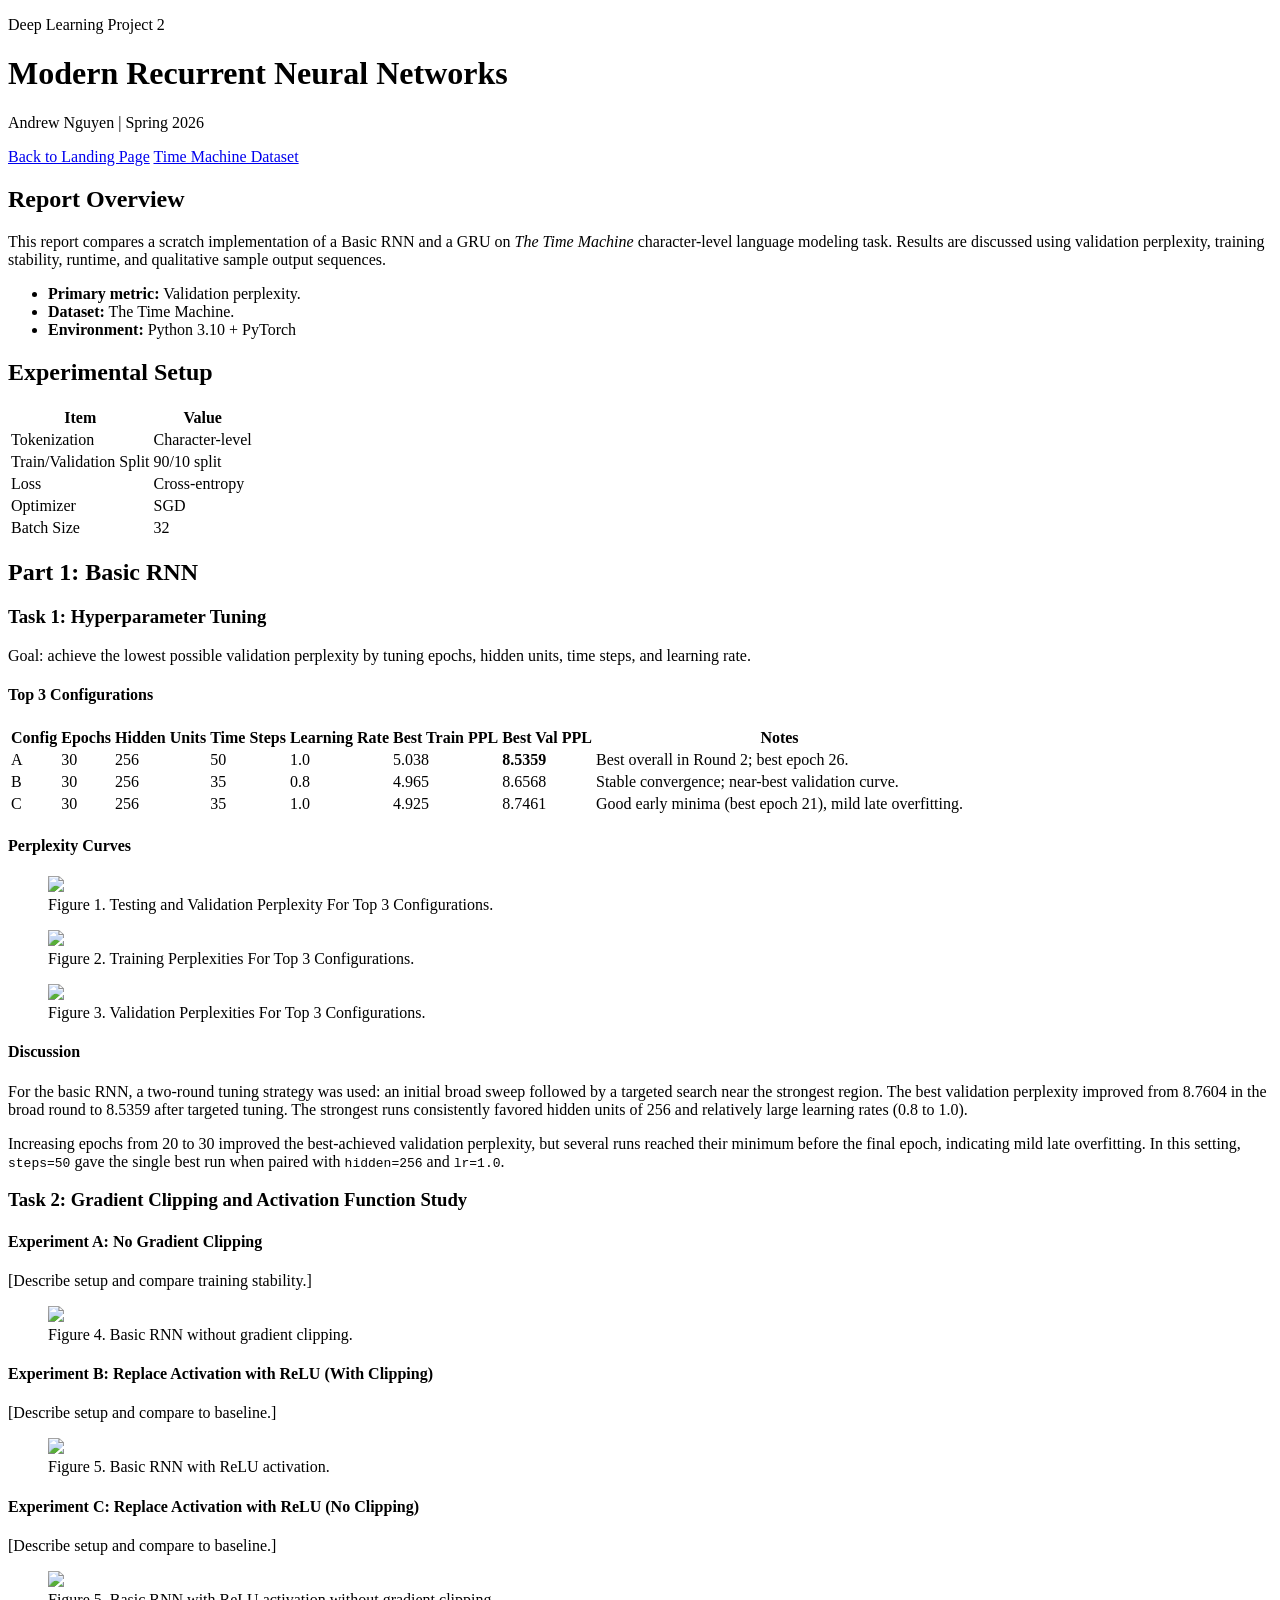
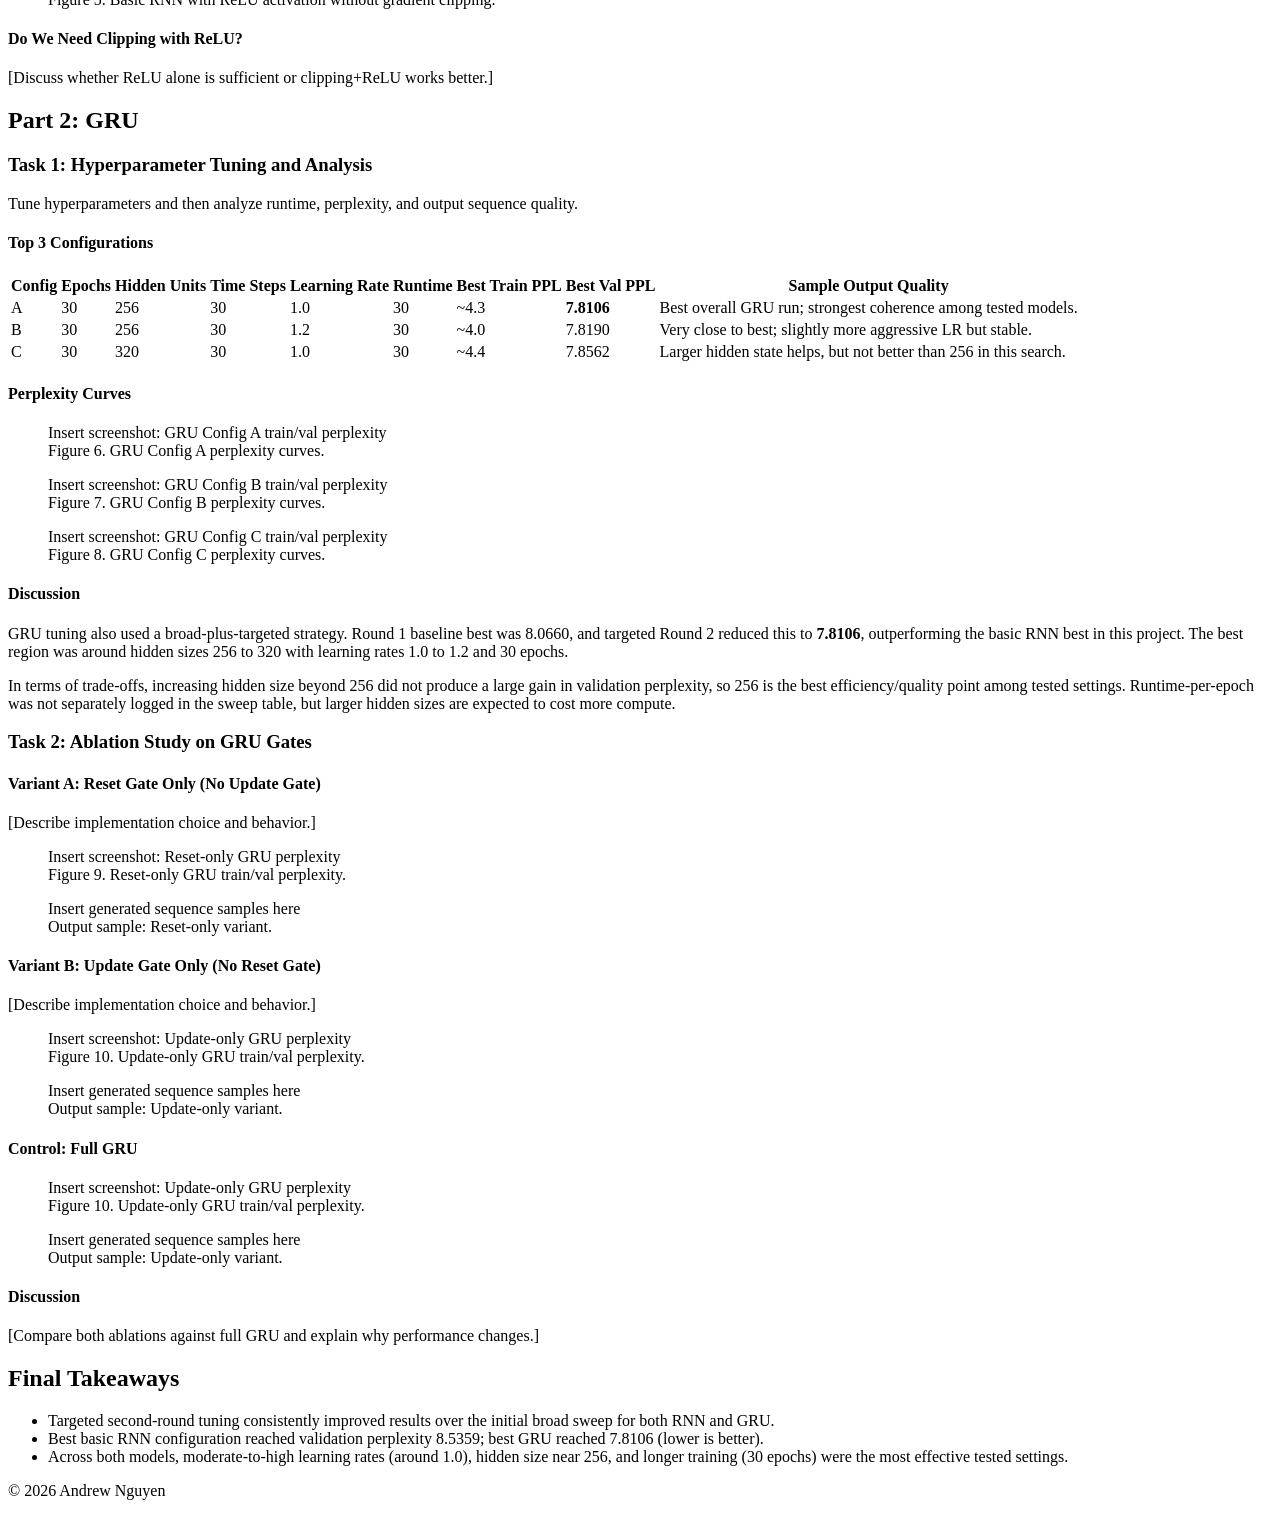
==== index.html @ bc6f41e2 "Update index.html" ====
<!DOCTYPE html>
<html lang="en">
<head>
<meta charset="UTF-8">
<meta name="viewport" content="width=device-width, initial-scale=1.0">
<title>Project 2 | Modern Recurrent Neural Networks</title>
<link rel="preconnect" href="https://fonts.googleapis.com">
<link rel="preconnect" href="https://fonts.gstatic.com" crossorigin>
<link href="https://fonts.googleapis.com/css2?family=Fraunces:opsz,wght@9..144,500;9..144,700&family=Source+Sans+3:wght@400;500;600&display=swap" rel="stylesheet">
<link rel="stylesheet" href="project2.css">
</head>
<body>

<header class="hero">
  <p class="eyebrow">Deep Learning Project 2</p>
  <h1>Modern Recurrent Neural Networks</h1>
  <p class="subtitle">Andrew Nguyen | Spring 2026</p>
  <div class="hero-links">
    <a href="../index.html">Back to Landing Page</a>
    <a href="https://www.kaggle.com/datasets/alincijov/time-machine" target="_blank">Time Machine Dataset</a>
  </div>
</header>

<main class="container">
  <section class="card">
    <h2>Report Overview</h2>
    <p>
      This report compares a scratch implementation of a Basic RNN and a GRU on
      <em>The Time Machine</em> character-level language modeling task. Results are
      discussed using validation perplexity, training stability, runtime, and
      qualitative sample output sequences.
    </p>
    <ul>
      <li><strong>Primary metric:</strong> Validation perplexity.</li>
      <li><strong>Dataset:</strong> The Time Machine.</li>
      <li><strong>Environment:</strong> Python 3.10 + PyTorch</li>
    </ul>
  </section>

  <section class="card">
    <h2>Experimental Setup</h2>
    <table>
      <thead>
        <tr>
          <th>Item</th>
          <th>Value</th>
        </tr>
      </thead>
      <tbody>
        <tr><td>Tokenization</td><td>Character-level</td></tr>
        <tr><td>Train/Validation Split</td><td>90/10 split</td></tr>
        <tr><td>Loss</td><td>Cross-entropy</td></tr>
        <tr><td>Optimizer</td><td>SGD</td></tr>
        <tr><td>Batch Size</td><td>32</td></tr>
      </tbody>
    </table>
  </section>

  <section class="section-title">
    <h2>Part 1: Basic RNN</h2>
  </section>

  <section class="card">
    <h3>Task 1: Hyperparameter Tuning</h3>
    <p>
      Goal: achieve the lowest possible validation perplexity by tuning epochs,
      hidden units, time steps, and learning rate.
    </p>

    <h4>Top 3 Configurations</h4>
    <table>
      <thead>
        <tr>
          <th>Config</th>
          <th>Epochs</th>
          <th>Hidden Units</th>
          <th>Time Steps</th>
          <th>Learning Rate</th>
          <th>Best Train PPL</th>
          <th>Best Val PPL</th>
          <th>Notes</th>
        </tr>
      </thead>
      <tbody>
        <tr><td>A</td><td>30</td><td>256</td><td>50</td><td>1.0</td><td>5.038</td><td><strong>8.5359</strong></td><td>Best overall in Round 2; best epoch 26.</td></tr>
        <tr><td>B</td><td>30</td><td>256</td><td>35</td><td>0.8</td><td>4.965</td><td>8.6568</td><td>Stable convergence; near-best validation curve.</td></tr>
        <tr><td>C</td><td>30</td><td>256</td><td>35</td><td>1.0</td><td>4.925</td><td>8.7461</td><td>Good early minima (best epoch 21), mild late overfitting.</td></tr>
      </tbody>
    </table>

    <h4>Perplexity Curves</h4>
    <div class="figure-grid">
      <figure class="placeholder-figure">
        <div class="img-placeholder"><img src = "images/part1both.png"></div>
        <figcaption>Figure 1. Testing and Validation Perplexity For Top 3 Configurations.</figcaption>
      </figure>
      <figure class="placeholder-figure">
        <div class="img-placeholder"><img src = "images/part1train.png"></div>
        <figcaption>Figure 2. Training Perplexities For Top 3 Configurations.</figcaption>
      </figure>
      <figure class="placeholder-figure">
        <div class="img-placeholder"><img src = "images/part1validate.png"></div>
        <figcaption>Figure 3. Validation Perplexities For Top 3 Configurations.</figcaption>
      </figure>
    </div>

    <h4>Discussion</h4>
    <p>
      For the basic RNN, a two-round tuning strategy was used: an initial broad sweep followed by a targeted search near the strongest region.
      The best validation perplexity improved from 8.7604 in the broad round to 8.5359 after targeted tuning.
      The strongest runs consistently favored hidden units of 256 and relatively large learning rates (0.8 to 1.0).
    </p>
    <p>
      Increasing epochs from 20 to 30 improved the best-achieved validation perplexity, but several runs reached their minimum before the final epoch,
      indicating mild late overfitting. In this setting, <code>steps=50</code> gave the single best run when paired with <code>hidden=256</code> and <code>lr=1.0</code>.
    </p>
  </section>

  <section class="card">
    <h3>Task 2: Gradient Clipping and Activation Function Study</h3>

    <h4>Experiment A: No Gradient Clipping</h4>
    <p>[Describe setup and compare training stability.]</p>
    <div class="figure-grid">
      <figure class="placeholder-figure">
        <div class="img-placeholder"><img src="images/part2noclipboth.png"></div>
        <figcaption>Figure 4. Basic RNN without gradient clipping.</figcaption>
      </figure>
    </div>

    <h4>Experiment B: Replace Activation with ReLU (With Clipping)</h4>
    <p>[Describe setup and compare to baseline.]</p>
    <div class="figure-grid">
      <figure class="placeholder-figure">
        <div class="img-placeholder"><img src="images/part2reluclip.png"></div>
        <figcaption>Figure 5. Basic RNN with ReLU activation.</figcaption>
      </figure>
    </div>

    <h4>Experiment C: Replace Activation with ReLU (No Clipping)</h4>
    <p>[Describe setup and compare to baseline.]</p>
    <div class="figure-grid">
      <figure class="placeholder-figure">
        <div class="img-placeholder"><img src="images/part2noclip.png"></div>
        <figcaption>Figure 5. Basic RNN with ReLU activation without gradient clipping.</figcaption>
      </figure>
    </div>

    <h4>Do We Need Clipping with ReLU?</h4>
    <p>[Discuss whether ReLU alone is sufficient or clipping+ReLU works better.]</p>
  </section>

  <section class="section-title">
    <h2>Part 2: GRU</h2>
  </section>

  <section class="card">
    <h3>Task 1: Hyperparameter Tuning and Analysis</h3>
    <p>
      Tune hyperparameters and
      then analyze runtime, perplexity, and output sequence quality.
    </p>

    <h4>Top 3 Configurations</h4>
    <table>
      <thead>
        <tr>
          <th>Config</th>
          <th>Epochs</th>
          <th>Hidden Units</th>
          <th>Time Steps</th>
          <th>Learning Rate</th>
          <th>Runtime</th>
          <th>Best Train PPL</th>
          <th>Best Val PPL</th>
          <th>Sample Output Quality</th>
        </tr>
      </thead>
      <tbody>
        <tr><td>A</td><td>30</td><td>256</td><td>30</td><td>1.0</td><td>30</td><td>~4.3</td><td><strong>7.8106</strong></td><td>Best overall GRU run; strongest coherence among tested models.</td></tr>
        <tr><td>B</td><td>30</td><td>256</td><td>30</td><td>1.2</td><td>30</td><td>~4.0</td><td>7.8190</td><td>Very close to best; slightly more aggressive LR but stable.</td></tr>
        <tr><td>C</td><td>30</td><td>320</td><td>30</td><td>1.0</td><td>30</td><td>~4.4</td><td>7.8562</td><td>Larger hidden state helps, but not better than 256 in this search.</td></tr>
      </tbody>
    </table>

    <h4>Perplexity Curves</h4>
    <div class="figure-grid">
      <figure class="placeholder-figure">
        <div class="img-placeholder">Insert screenshot: GRU Config A train/val perplexity</div>
        <figcaption>Figure 6. GRU Config A perplexity curves.</figcaption>
      </figure>
      <figure class="placeholder-figure">
        <div class="img-placeholder">Insert screenshot: GRU Config B train/val perplexity</div>
        <figcaption>Figure 7. GRU Config B perplexity curves.</figcaption>
      </figure>
      <figure class="placeholder-figure">
        <div class="img-placeholder">Insert screenshot: GRU Config C train/val perplexity</div>
        <figcaption>Figure 8. GRU Config C perplexity curves.</figcaption>
      </figure>
    </div>

    <h4>Discussion</h4>
    <p>
      GRU tuning also used a broad-plus-targeted strategy. Round 1 baseline best was 8.0660, and targeted Round 2 reduced this to
      <strong>7.8106</strong>, outperforming the basic RNN best in this project.
      The best region was around hidden sizes 256 to 320 with learning rates 1.0 to 1.2 and 30 epochs.
    </p>
    <p>
      In terms of trade-offs, increasing hidden size beyond 256 did not produce a large gain in validation perplexity,
      so 256 is the best efficiency/quality point among tested settings.
      Runtime-per-epoch was not separately logged in the sweep table, but larger hidden sizes are expected to cost more compute.
    </p>
  </section>

  <section class="card">
    <h3>Task 2: Ablation Study on GRU Gates</h3>

    <h4>Variant A: Reset Gate Only (No Update Gate)</h4>
    <p>[Describe implementation choice and behavior.]</p>
    <div class="figure-grid">
      <figure class="placeholder-figure">
        <div class="img-placeholder">Insert screenshot: Reset-only GRU perplexity</div>
        <figcaption>Figure 9. Reset-only GRU train/val perplexity.</figcaption>
      </figure>
      <figure class="placeholder-figure">
        <div class="code-placeholder">Insert generated sequence samples here</div>
        <figcaption>Output sample: Reset-only variant.</figcaption>
      </figure>
    </div>

    <h4>Variant B: Update Gate Only (No Reset Gate)</h4>
    <p>[Describe implementation choice and behavior.]</p>
    <div class="figure-grid">
      <figure class="placeholder-figure">
        <div class="img-placeholder">Insert screenshot: Update-only GRU perplexity</div>
        <figcaption>Figure 10. Update-only GRU train/val perplexity.</figcaption>
      </figure>
      <figure class="placeholder-figure">
        <div class="code-placeholder">Insert generated sequence samples here</div>
        <figcaption>Output sample: Update-only variant.</figcaption>
      </figure>
    </div>

    <h4>Control: Full GRU </h4>
    <div class="figure-grid">
      <figure class="placeholder-figure">
        <div class="img-placeholder">Insert screenshot: Update-only GRU perplexity</div>
        <figcaption>Figure 10. Update-only GRU train/val perplexity.</figcaption>
      </figure>
      <figure class="placeholder-figure">
        <div class="code-placeholder">Insert generated sequence samples here</div>
        <figcaption>Output sample: Update-only variant.</figcaption>
      </figure>
    </div>

    <h4>Discussion</h4>
    <p>[Compare both ablations against full GRU and explain why performance changes.]</p>
  </section>

  <section class="card">
    <h2>Final Takeaways</h2>
    <ul>
      <li>Targeted second-round tuning consistently improved results over the initial broad sweep for both RNN and GRU.</li>
      <li>Best basic RNN configuration reached validation perplexity 8.5359; best GRU reached 7.8106 (lower is better).</li>
      <li>Across both models, moderate-to-high learning rates (around 1.0), hidden size near 256, and longer training (30 epochs) were the most effective tested settings.</li>
    </ul>
  </section>
</main>

<footer class="site-footer">
  <p>© 2026 Andrew Nguyen</p>
</footer>

</body>
</html>
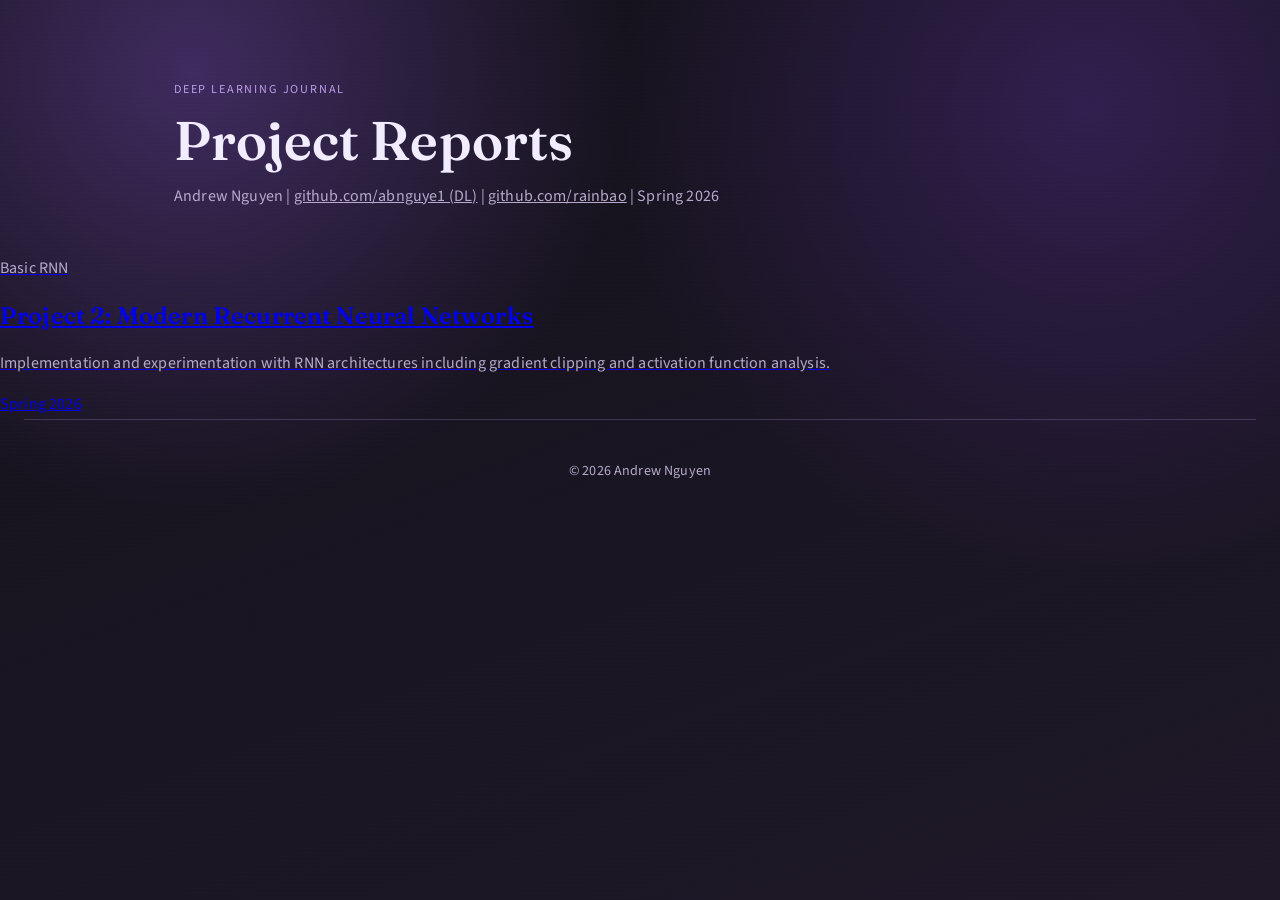
==== commit 75643ffa: "Update index.html" ====
--- a/index.html
+++ b/index.html
@@ -3,272 +3,40 @@
 <head>
 <meta charset="UTF-8">
 <meta name="viewport" content="width=device-width, initial-scale=1.0">
-<title>Project 2 | Modern Recurrent Neural Networks</title>
+<title>Deep Learning Project Reports</title>
 <link rel="preconnect" href="https://fonts.googleapis.com">
 <link rel="preconnect" href="https://fonts.gstatic.com" crossorigin>
 <link href="https://fonts.googleapis.com/css2?family=Fraunces:opsz,wght@9..144,500;9..144,700&family=Source+Sans+3:wght@400;500;600&display=swap" rel="stylesheet">
-<link rel="stylesheet" href="project2.css">
+<link rel="stylesheet" href="style.css">
 </head>
+
 <body>
 
 <header class="hero">
-  <p class="eyebrow">Deep Learning Project 2</p>
-  <h1>Modern Recurrent Neural Networks</h1>
-  <p class="subtitle">Andrew Nguyen | Spring 2026</p>
-  <div class="hero-links">
-    <a href="../index.html">Back to Landing Page</a>
-    <a href="https://www.kaggle.com/datasets/alincijov/time-machine" target="_blank">Time Machine Dataset</a>
-  </div>
+<p class="eyebrow">Deep Learning Journal</p>
+<h1>Project Reports</h1>
+<p class="subtitle">Andrew Nguyen | <a class = "subtitle" href="https://github.com/abnguye1" target="_blank">github.com/abnguye1 (DL)</a> | <a class = "subtitle" href="https://github.com/rainbao" target="_blank">github.com/rainbao</a> | Spring 2026</p>
 </header>
 
-<main class="container">
-  <section class="card">
-    <h2>Report Overview</h2>
-    <p>
-      This report compares a scratch implementation of a Basic RNN and a GRU on
-      <em>The Time Machine</em> character-level language modeling task. Results are
-      discussed using validation perplexity, training stability, runtime, and
-      qualitative sample output sequences.
-    </p>
-    <ul>
-      <li><strong>Primary metric:</strong> Validation perplexity.</li>
-      <li><strong>Dataset:</strong> The Time Machine.</li>
-      <li><strong>Environment:</strong> Python 3.10 + PyTorch</li>
-    </ul>
-  </section>
+<main class="blog-container">
 
-  <section class="card">
-    <h2>Experimental Setup</h2>
-    <table>
-      <thead>
-        <tr>
-          <th>Item</th>
-          <th>Value</th>
-        </tr>
-      </thead>
-      <tbody>
-        <tr><td>Tokenization</td><td>Character-level</td></tr>
-        <tr><td>Train/Validation Split</td><td>90/10 split</td></tr>
-        <tr><td>Loss</td><td>Cross-entropy</td></tr>
-        <tr><td>Optimizer</td><td>SGD</td></tr>
-        <tr><td>Batch Size</td><td>32</td></tr>
-      </tbody>
-    </table>
-  </section>
 
-  <section class="section-title">
-    <h2>Part 1: Basic RNN</h2>
-  </section>
+<a class="post-card" href="project2/" style="--delay: 0.3s;">
+<p class="tag">Basic RNN</p>
+<h2>Project 2: Modern Recurrent Neural Networks</h2>
+<p>
+Implementation and experimentation with RNN architectures
+including gradient clipping and activation function analysis.
+</p>
+<div class="card-footer">
+<span class="date">Spring 2026</span>
+</div>
+</a>
 
-  <section class="card">
-    <h3>Task 1: Hyperparameter Tuning</h3>
-    <p>
-      Goal: achieve the lowest possible validation perplexity by tuning epochs,
-      hidden units, time steps, and learning rate.
-    </p>
-
-    <h4>Top 3 Configurations</h4>
-    <table>
-      <thead>
-        <tr>
-          <th>Config</th>
-          <th>Epochs</th>
-          <th>Hidden Units</th>
-          <th>Time Steps</th>
-          <th>Learning Rate</th>
-          <th>Best Train PPL</th>
-          <th>Best Val PPL</th>
-          <th>Notes</th>
-        </tr>
-      </thead>
-      <tbody>
-        <tr><td>A</td><td>30</td><td>256</td><td>50</td><td>1.0</td><td>5.038</td><td><strong>8.5359</strong></td><td>Best overall in Round 2; best epoch 26.</td></tr>
-        <tr><td>B</td><td>30</td><td>256</td><td>35</td><td>0.8</td><td>4.965</td><td>8.6568</td><td>Stable convergence; near-best validation curve.</td></tr>
-        <tr><td>C</td><td>30</td><td>256</td><td>35</td><td>1.0</td><td>4.925</td><td>8.7461</td><td>Good early minima (best epoch 21), mild late overfitting.</td></tr>
-      </tbody>
-    </table>
-
-    <h4>Perplexity Curves</h4>
-    <div class="figure-grid">
-      <figure class="placeholder-figure">
-        <div class="img-placeholder"><img src = "images/part1both.png"></div>
-        <figcaption>Figure 1. Testing and Validation Perplexity For Top 3 Configurations.</figcaption>
-      </figure>
-      <figure class="placeholder-figure">
-        <div class="img-placeholder"><img src = "images/part1train.png"></div>
-        <figcaption>Figure 2. Training Perplexities For Top 3 Configurations.</figcaption>
-      </figure>
-      <figure class="placeholder-figure">
-        <div class="img-placeholder"><img src = "images/part1validate.png"></div>
-        <figcaption>Figure 3. Validation Perplexities For Top 3 Configurations.</figcaption>
-      </figure>
-    </div>
-
-    <h4>Discussion</h4>
-    <p>
-      For the basic RNN, a two-round tuning strategy was used: an initial broad sweep followed by a targeted search near the strongest region.
-      The best validation perplexity improved from 8.7604 in the broad round to 8.5359 after targeted tuning.
-      The strongest runs consistently favored hidden units of 256 and relatively large learning rates (0.8 to 1.0).
-    </p>
-    <p>
-      Increasing epochs from 20 to 30 improved the best-achieved validation perplexity, but several runs reached their minimum before the final epoch,
-      indicating mild late overfitting. In this setting, <code>steps=50</code> gave the single best run when paired with <code>hidden=256</code> and <code>lr=1.0</code>.
-    </p>
-  </section>
-
-  <section class="card">
-    <h3>Task 2: Gradient Clipping and Activation Function Study</h3>
-
-    <h4>Experiment A: No Gradient Clipping</h4>
-    <p>[Describe setup and compare training stability.]</p>
-    <div class="figure-grid">
-      <figure class="placeholder-figure">
-        <div class="img-placeholder"><img src="images/part2noclipboth.png"></div>
-        <figcaption>Figure 4. Basic RNN without gradient clipping.</figcaption>
-      </figure>
-    </div>
-
-    <h4>Experiment B: Replace Activation with ReLU (With Clipping)</h4>
-    <p>[Describe setup and compare to baseline.]</p>
-    <div class="figure-grid">
-      <figure class="placeholder-figure">
-        <div class="img-placeholder"><img src="images/part2reluclip.png"></div>
-        <figcaption>Figure 5. Basic RNN with ReLU activation.</figcaption>
-      </figure>
-    </div>
-
-    <h4>Experiment C: Replace Activation with ReLU (No Clipping)</h4>
-    <p>[Describe setup and compare to baseline.]</p>
-    <div class="figure-grid">
-      <figure class="placeholder-figure">
-        <div class="img-placeholder"><img src="images/part2noclip.png"></div>
-        <figcaption>Figure 5. Basic RNN with ReLU activation without gradient clipping.</figcaption>
-      </figure>
-    </div>
-
-    <h4>Do We Need Clipping with ReLU?</h4>
-    <p>[Discuss whether ReLU alone is sufficient or clipping+ReLU works better.]</p>
-  </section>
-
-  <section class="section-title">
-    <h2>Part 2: GRU</h2>
-  </section>
-
-  <section class="card">
-    <h3>Task 1: Hyperparameter Tuning and Analysis</h3>
-    <p>
-      Tune hyperparameters and
-      then analyze runtime, perplexity, and output sequence quality.
-    </p>
-
-    <h4>Top 3 Configurations</h4>
-    <table>
-      <thead>
-        <tr>
-          <th>Config</th>
-          <th>Epochs</th>
-          <th>Hidden Units</th>
-          <th>Time Steps</th>
-          <th>Learning Rate</th>
-          <th>Runtime</th>
-          <th>Best Train PPL</th>
-          <th>Best Val PPL</th>
-          <th>Sample Output Quality</th>
-        </tr>
-      </thead>
-      <tbody>
-        <tr><td>A</td><td>30</td><td>256</td><td>30</td><td>1.0</td><td>30</td><td>~4.3</td><td><strong>7.8106</strong></td><td>Best overall GRU run; strongest coherence among tested models.</td></tr>
-        <tr><td>B</td><td>30</td><td>256</td><td>30</td><td>1.2</td><td>30</td><td>~4.0</td><td>7.8190</td><td>Very close to best; slightly more aggressive LR but stable.</td></tr>
-        <tr><td>C</td><td>30</td><td>320</td><td>30</td><td>1.0</td><td>30</td><td>~4.4</td><td>7.8562</td><td>Larger hidden state helps, but not better than 256 in this search.</td></tr>
-      </tbody>
-    </table>
-
-    <h4>Perplexity Curves</h4>
-    <div class="figure-grid">
-      <figure class="placeholder-figure">
-        <div class="img-placeholder">Insert screenshot: GRU Config A train/val perplexity</div>
-        <figcaption>Figure 6. GRU Config A perplexity curves.</figcaption>
-      </figure>
-      <figure class="placeholder-figure">
-        <div class="img-placeholder">Insert screenshot: GRU Config B train/val perplexity</div>
-        <figcaption>Figure 7. GRU Config B perplexity curves.</figcaption>
-      </figure>
-      <figure class="placeholder-figure">
-        <div class="img-placeholder">Insert screenshot: GRU Config C train/val perplexity</div>
-        <figcaption>Figure 8. GRU Config C perplexity curves.</figcaption>
-      </figure>
-    </div>
-
-    <h4>Discussion</h4>
-    <p>
-      GRU tuning also used a broad-plus-targeted strategy. Round 1 baseline best was 8.0660, and targeted Round 2 reduced this to
-      <strong>7.8106</strong>, outperforming the basic RNN best in this project.
-      The best region was around hidden sizes 256 to 320 with learning rates 1.0 to 1.2 and 30 epochs.
-    </p>
-    <p>
-      In terms of trade-offs, increasing hidden size beyond 256 did not produce a large gain in validation perplexity,
-      so 256 is the best efficiency/quality point among tested settings.
-      Runtime-per-epoch was not separately logged in the sweep table, but larger hidden sizes are expected to cost more compute.
-    </p>
-  </section>
-
-  <section class="card">
-    <h3>Task 2: Ablation Study on GRU Gates</h3>
-
-    <h4>Variant A: Reset Gate Only (No Update Gate)</h4>
-    <p>[Describe implementation choice and behavior.]</p>
-    <div class="figure-grid">
-      <figure class="placeholder-figure">
-        <div class="img-placeholder">Insert screenshot: Reset-only GRU perplexity</div>
-        <figcaption>Figure 9. Reset-only GRU train/val perplexity.</figcaption>
-      </figure>
-      <figure class="placeholder-figure">
-        <div class="code-placeholder">Insert generated sequence samples here</div>
-        <figcaption>Output sample: Reset-only variant.</figcaption>
-      </figure>
-    </div>
-
-    <h4>Variant B: Update Gate Only (No Reset Gate)</h4>
-    <p>[Describe implementation choice and behavior.]</p>
-    <div class="figure-grid">
-      <figure class="placeholder-figure">
-        <div class="img-placeholder">Insert screenshot: Update-only GRU perplexity</div>
-        <figcaption>Figure 10. Update-only GRU train/val perplexity.</figcaption>
-      </figure>
-      <figure class="placeholder-figure">
-        <div class="code-placeholder">Insert generated sequence samples here</div>
-        <figcaption>Output sample: Update-only variant.</figcaption>
-      </figure>
-    </div>
-
-    <h4>Control: Full GRU </h4>
-    <div class="figure-grid">
-      <figure class="placeholder-figure">
-        <div class="img-placeholder">Insert screenshot: Update-only GRU perplexity</div>
-        <figcaption>Figure 10. Update-only GRU train/val perplexity.</figcaption>
-      </figure>
-      <figure class="placeholder-figure">
-        <div class="code-placeholder">Insert generated sequence samples here</div>
-        <figcaption>Output sample: Update-only variant.</figcaption>
-      </figure>
-    </div>
-
-    <h4>Discussion</h4>
-    <p>[Compare both ablations against full GRU and explain why performance changes.]</p>
-  </section>
-
-  <section class="card">
-    <h2>Final Takeaways</h2>
-    <ul>
-      <li>Targeted second-round tuning consistently improved results over the initial broad sweep for both RNN and GRU.</li>
-      <li>Best basic RNN configuration reached validation perplexity 8.5359; best GRU reached 7.8106 (lower is better).</li>
-      <li>Across both models, moderate-to-high learning rates (around 1.0), hidden size near 256, and longer training (30 epochs) were the most effective tested settings.</li>
-    </ul>
-  </section>
 </main>
 
 <footer class="site-footer">
-  <p>© 2026 Andrew Nguyen</p>
+<p>© 2026 Andrew Nguyen</p>
 </footer>
 
 </body>
--- a/style.css
+++ b/style.css
@@ -0,0 +1,231 @@
+:root {
+    --bg-dark: #14111a;
+    --bg-mid: #1e1828;
+    --line: #4c3f61;
+    --text-main: #ede7f8;
+    --text-soft: #b7aacd;
+    --text-muted: #9184ab;
+    --accent: #d9cdf3;
+    --accent-strong: #b89ce8;
+}
+
+* {
+    box-sizing: border-box;
+}
+
+body {
+    margin: 0;
+    min-height: 100vh;
+    font-family: "Source Sans 3", "Trebuchet MS", sans-serif;
+    color: var(--text-main);
+    background:
+        radial-gradient(circle at 15% 8%, #3f2b5f 0%, rgba(63, 43, 95, 0) 32%),
+        radial-gradient(circle at 85% 12%, #311f4f 0%, rgba(49, 31, 79, 0) 35%),
+        linear-gradient(160deg, var(--bg-dark) 0%, var(--bg-mid) 100%);
+    letter-spacing: 0.01em;
+}
+
+body::before {
+    content: "";
+    position: fixed;
+    inset: 0;
+    pointer-events: none;
+    background-image: linear-gradient(rgba(255, 255, 255, 0.035) 1px, transparent 1px);
+    background-size: 100% 4px;
+    opacity: 0.25;
+}
+
+.hero {
+    max-width: 980px;
+    margin: 0 auto;
+    padding: 80px 24px 30px;
+    animation: rise-in 0.8s ease-out both;
+}
+
+.eyebrow {
+    margin: 0;
+    font-size: 0.76rem;
+    text-transform: uppercase;
+    letter-spacing: 0.15em;
+    color: var(--accent-strong);
+}
+
+h1,
+h2,
+h3,
+h4,
+h5 {
+    font-family: "Fraunces", Georgia, serif;
+    font-weight: 600;
+}
+
+.hero h1 {
+    margin: 12px 0 0;
+    font-size: clamp(2rem, 6vw, 3.4rem);
+    line-height: 1.08;
+    color: #f2ecff;
+}
+
+.subtitle {
+    margin: 12px 0 0;
+    color: var(--text-soft);
+}
+
+.hero-links {
+    margin-top: 18px;
+    display: flex;
+    gap: 14px;
+    flex-wrap: wrap;
+}
+
+.hero-links a {
+    color: var(--accent);
+    text-decoration: none;
+    border: 1px solid var(--line);
+    border-radius: 999px;
+    padding: 8px 14px;
+}
+
+.hero-links a:hover,
+.hero-links a:focus-visible {
+    border-color: var(--accent-strong);
+    background: rgba(185, 156, 233, 0.14);
+}
+
+.container {
+    max-width: 980px;
+    margin: 0 auto;
+    padding: 8px 24px 64px;
+    display: grid;
+    gap: 18px;
+}
+
+.section-title {
+    margin-top: 8px;
+}
+
+.section-title h2 {
+    margin: 8px 0;
+    font-size: clamp(1.4rem, 3.4vw, 2rem);
+}
+
+.card {
+    border: 1px solid var(--line);
+    border-radius: 16px;
+    background: rgba(38, 28, 57, 0.88);
+    padding: 22px;
+}
+
+.card h2,
+.card h3 {
+    margin-top: 0;
+}
+
+p,
+li {
+    color: var(--text-soft);
+    line-height: 1.65;
+}
+
+table {
+    width: 100%;
+    border-collapse: collapse;
+    margin-top: 10px;
+    overflow: hidden;
+    border-radius: 10px;
+}
+
+th,
+td {
+    border: 1px solid #504167;
+    padding: 10px;
+    text-align: left;
+    vertical-align: top;
+    font-size: 0.95rem;
+}
+
+th {
+    background: rgba(88, 70, 120, 0.34);
+    color: #efe4ff;
+}
+
+.figure-grid {
+    margin-top: 14px;
+    display: grid;
+    gap: 14px;
+    grid-template-columns: repeat(auto-fit, minmax(220px, 1fr));
+}
+
+figure {
+    margin: 0;
+}
+
+figcaption {
+    margin-top: 8px;
+    color: var(--text-muted);
+    font-size: 0.9rem;
+}
+
+.img-placeholder,
+.code-placeholder {
+    width: 100%;
+    min-height: 180px;
+    border-radius: 12px;
+    border: 1px dashed #7a699a;
+    background: rgba(25, 18, 40, 0.8);
+    color: #cfc2ea;
+    display: grid;
+    place-items: center;
+    text-align: center;
+    padding: 14px;
+}
+
+.code-placeholder {
+    font-family: Consolas, "Courier New", monospace;
+}
+
+.site-footer {
+    border-top: 1px solid rgba(136, 117, 171, 0.35);
+    margin: 4px 24px 0;
+    padding: 26px 0 40px;
+    text-align: center;
+    color: var(--text-muted);
+    font-size: 0.88rem;
+}
+
+@keyframes rise-in {
+    from {
+        opacity: 0;
+        transform: translateY(20px);
+    }
+
+    to {
+        opacity: 1;
+        transform: translateY(0);
+    }
+}
+
+@media (max-width: 760px) {
+    .hero {
+        padding: 62px 18px 24px;
+    }
+
+    .container {
+        padding: 8px 18px 48px;
+    }
+
+    .card {
+        padding: 18px;
+    }
+
+    th,
+    td {
+        font-size: 0.88rem;
+        padding: 8px;
+    }
+
+    .site-footer {
+        margin: 0 18px;
+        padding-bottom: 28px;
+    }
+}
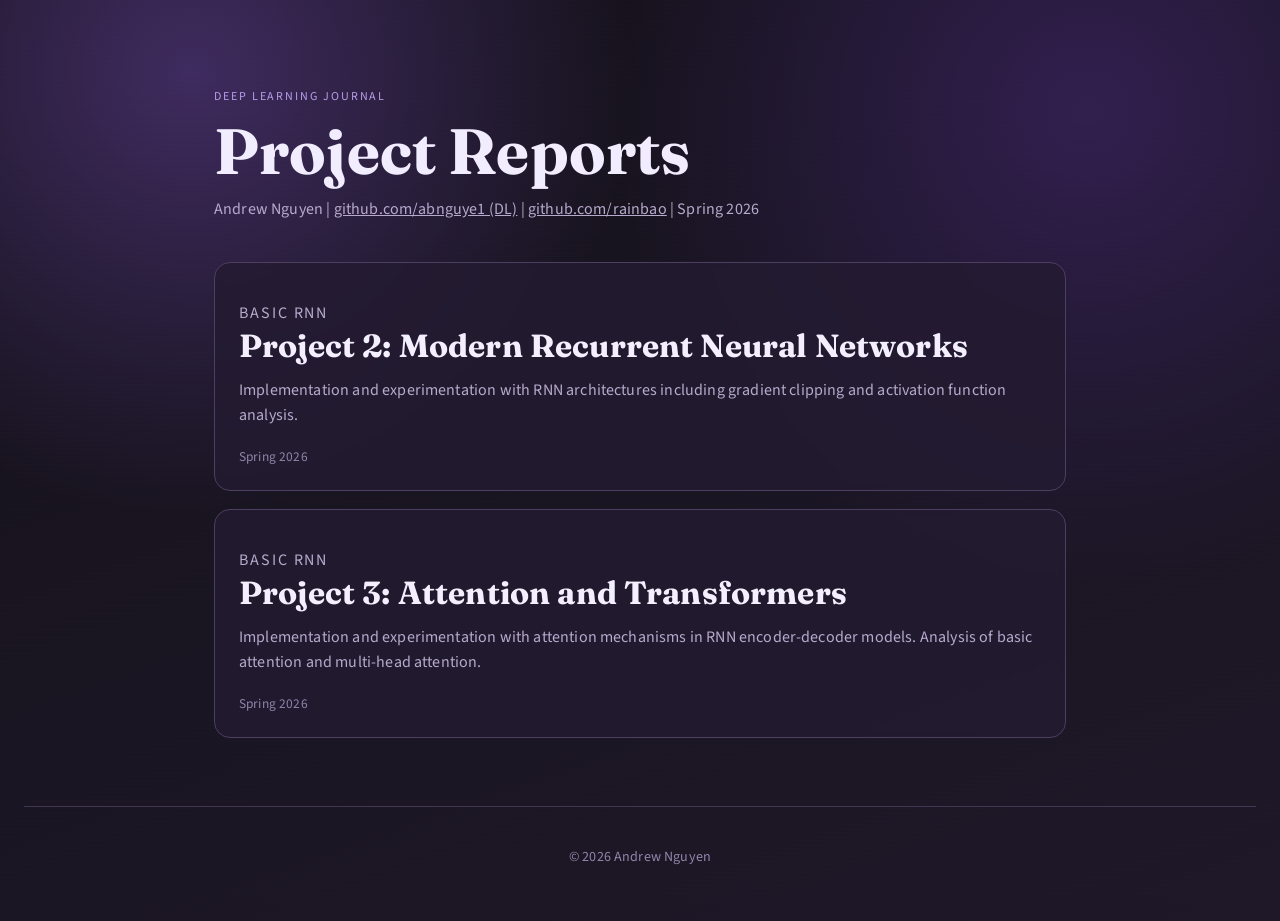
==== commit 6dd0f66a: "Update index.html" ====
--- a/index.html
+++ b/index.html
@@ -33,6 +33,19 @@
 </div>
 </a>
 
+
+
+<a class="post-card" href="project3/" style="--delay: 0.3s;">
+<p class="tag">Basic RNN</p>
+<h2>Project 3: Attention and Transformers</h2>
+<p>
+Implementation and experimentation with attention mechanisms in RNN encoder-decoder models. Analysis of basic attention and multi-head attention. 
+</p>
+<div class="card-footer">
+<span class="date">Spring 2026</span>
+</div>
+</a>
+
 </main>
 
 <footer class="site-footer">
--- a/style.css
+++ b/style.css
@@ -1,6 +1,8 @@
 :root {
     --bg-dark: #14111a;
     --bg-mid: #1e1828;
+    --panel: #241c31;
+    --panel-hover: #2b2140;
     --line: #4c3f61;
     --text-main: #ede7f8;
     --text-soft: #b7aacd;
@@ -36,152 +38,104 @@
 }
 
 .hero {
-    max-width: 980px;
+    max-width: 900px;
     margin: 0 auto;
-    padding: 80px 24px 30px;
+    padding: 88px 24px 34px;
     animation: rise-in 0.8s ease-out both;
 }
 
 .eyebrow {
-    margin: 0;
-    font-size: 0.76rem;
+    margin: 0 0 12px;
+    font-size: 0.75rem;
     text-transform: uppercase;
-    letter-spacing: 0.15em;
+    letter-spacing: 0.16em;
     color: var(--accent-strong);
 }
 
-h1,
-h2,
-h3,
-h4,
-h5 {
+.hero h1 {
+    margin: 0;
     font-family: "Fraunces", Georgia, serif;
-    font-weight: 600;
-}
-
-.hero h1 {
-    margin: 12px 0 0;
-    font-size: clamp(2rem, 6vw, 3.4rem);
-    line-height: 1.08;
+    font-size: clamp(2.1rem, 7vw, 4rem);
+    font-weight: 700;
+    line-height: 1.05;
     color: #f2ecff;
 }
 
 .subtitle {
-    margin: 12px 0 0;
+    margin: 14px 0 0;
     color: var(--text-soft);
+    font-size: 1rem;
 }
 
-.hero-links {
-    margin-top: 18px;
-    display: flex;
-    gap: 14px;
-    flex-wrap: wrap;
-}
-
-.hero-links a {
-    color: var(--accent);
-    text-decoration: none;
-    border: 1px solid var(--line);
-    border-radius: 999px;
-    padding: 8px 14px;
-}
-
-.hero-links a:hover,
-.hero-links a:focus-visible {
-    border-color: var(--accent-strong);
-    background: rgba(185, 156, 233, 0.14);
-}
-
-.container {
-    max-width: 980px;
+.blog-container {
+    max-width: 900px;
     margin: 0 auto;
     padding: 8px 24px 64px;
     display: grid;
     gap: 18px;
 }
 
-.section-title {
-    margin-top: 8px;
+.post-card {
+    display: block;
+    text-decoration: none;
+    color: inherit;
+    border: 1px solid var(--line);
+    border-radius: 16px;
+    background: rgba(36, 28, 49, 0.82);
+    backdrop-filter: blur(3px);
+    padding: 24px;
+    transition: transform 220ms ease, border-color 220ms ease, background 220ms ease;
+    animation: rise-in 0.65s ease-out both;
+    animation-delay: var(--delay, 0s);
 }
 
-.section-title h2 {
-    margin: 8px 0;
-    font-size: clamp(1.4rem, 3.4vw, 2rem);
+.post-card:hover,
+.post-card:focus-visible {
+    transform: translateY(-4px);
+    border-color: var(--accent-strong);
+    background: rgba(43, 33, 64, 0.95);
 }
 
-.card {
-    border: 1px solid var(--line);
-    border-radius: 16px;
-    background: rgba(38, 28, 57, 0.88);
-    padding: 22px;
+.tag {
+    margin: 0 0 10px;
+    color: var(--accent-strong);
+    font-size: 0.77rem;
+    text-transform: uppercase;
+    letter-spacing: 0.12em;
 }
 
-.card h2,
-.card h3 {
-    margin-top: 0;
+.post-card h2 {
+    margin: 0;
+    font-family: "Fraunces", Georgia, serif;
+    font-size: clamp(1.35rem, 3vw, 2rem);
+    line-height: 1.16;
+    color: #f3efff;
 }
 
-p,
-li {
+.post-card p {
+    margin: 14px 0 0;
     color: var(--text-soft);
-    line-height: 1.65;
+    line-height: 1.6;
+    font-size: 1rem;
 }
 
-table {
-    width: 100%;
-    border-collapse: collapse;
-    margin-top: 10px;
-    overflow: hidden;
-    border-radius: 10px;
+.card-footer {
+    margin-top: 18px;
+    display: flex;
+    justify-content: space-between;
+    align-items: center;
+    gap: 12px;
 }
 
-th,
-td {
-    border: 1px solid #504167;
-    padding: 10px;
-    text-align: left;
-    vertical-align: top;
-    font-size: 0.95rem;
+.date {
+    font-size: 0.84rem;
+    color: var(--text-muted);
 }
 
-th {
-    background: rgba(88, 70, 120, 0.34);
-    color: #efe4ff;
-}
-
-.figure-grid {
-    margin-top: 14px;
-    display: grid;
-    gap: 14px;
-    grid-template-columns: repeat(auto-fit, minmax(220px, 1fr));
-}
-
-figure {
-    margin: 0;
-}
-
-figcaption {
-    margin-top: 8px;
-    color: var(--text-muted);
-    font-size: 0.9rem;
-}
-
-.img-placeholder,
-.code-placeholder {
-    width: 100%;
-    min-height: 180px;
-    border-radius: 12px;
-    border: 1px dashed #7a699a;
-    background: rgba(25, 18, 40, 0.8);
-    color: #cfc2ea;
-    display: grid;
-    place-items: center;
-    text-align: center;
-    padding: 14px;
-}
-
-.code-placeholder {
-    font-family: Consolas, "Courier New", monospace;
+.read-more {
+    font-size: 0.84rem;
+    font-weight: 600;
+    color: var(--accent);
 }
 
 .site-footer {
@@ -198,30 +152,28 @@
         opacity: 0;
         transform: translateY(20px);
     }
-
     to {
         opacity: 1;
         transform: translateY(0);
     }
 }
 
-@media (max-width: 760px) {
+@media (max-width: 700px) {
     .hero {
-        padding: 62px 18px 24px;
+        padding: 64px 18px 26px;
     }
 
-    .container {
-        padding: 8px 18px 48px;
+    .blog-container {
+        padding: 6px 18px 46px;
     }
 
-    .card {
-        padding: 18px;
+    .post-card {
+        padding: 20px;
     }
 
-    th,
-    td {
-        font-size: 0.88rem;
-        padding: 8px;
+    .card-footer {
+        flex-direction: column;
+        align-items: flex-start;
     }
 
     .site-footer {
@@ -229,3 +181,4 @@
         padding-bottom: 28px;
     }
 }
+
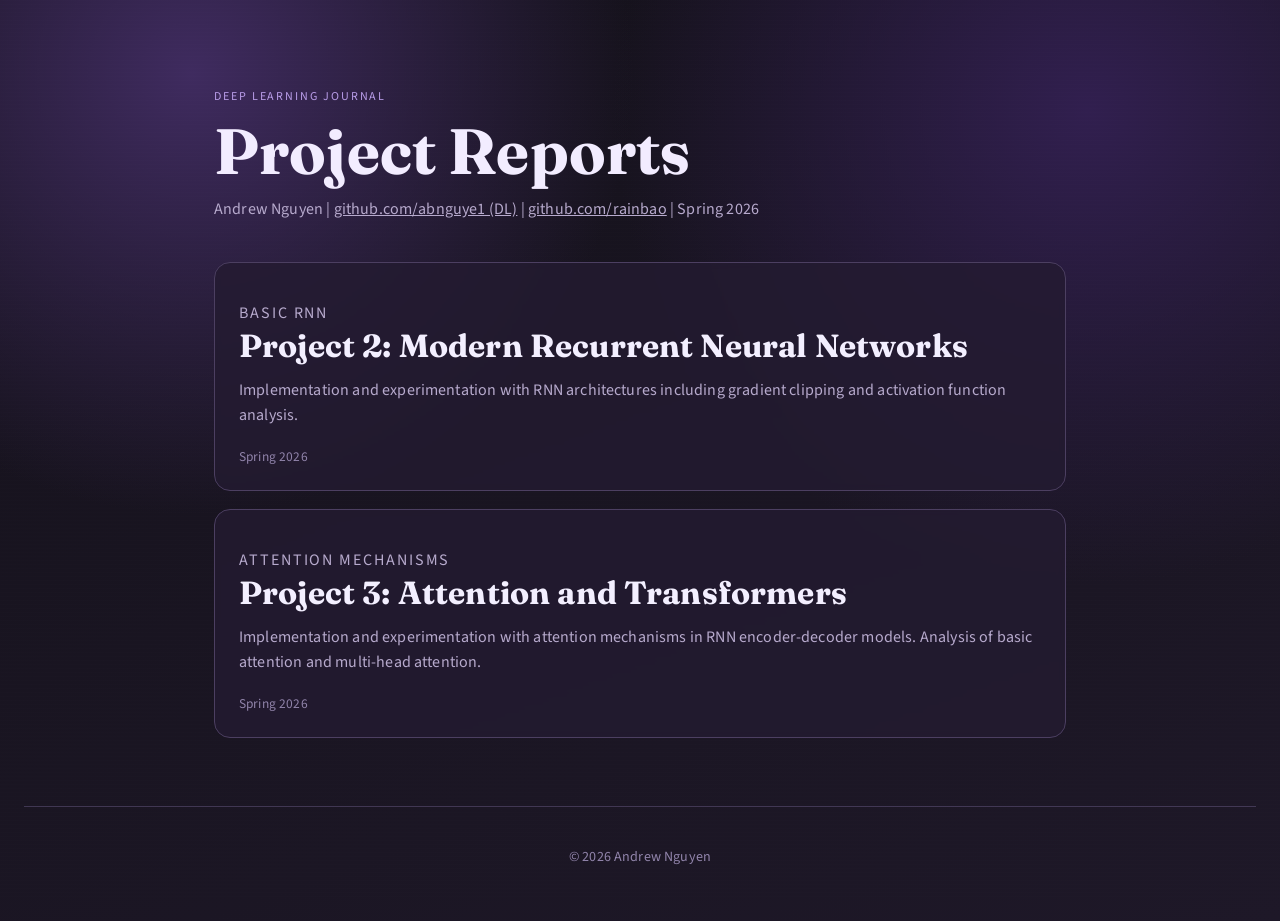
==== commit b2d28355: "Update index.html" ====
--- a/index.html
+++ b/index.html
@@ -36,7 +36,7 @@
 
 
 <a class="post-card" href="project3/" style="--delay: 0.3s;">
-<p class="tag">Basic RNN</p>
+<p class="tag">Attention Mechanisms</p>
 <h2>Project 3: Attention and Transformers</h2>
 <p>
 Implementation and experimentation with attention mechanisms in RNN encoder-decoder models. Analysis of basic attention and multi-head attention. 
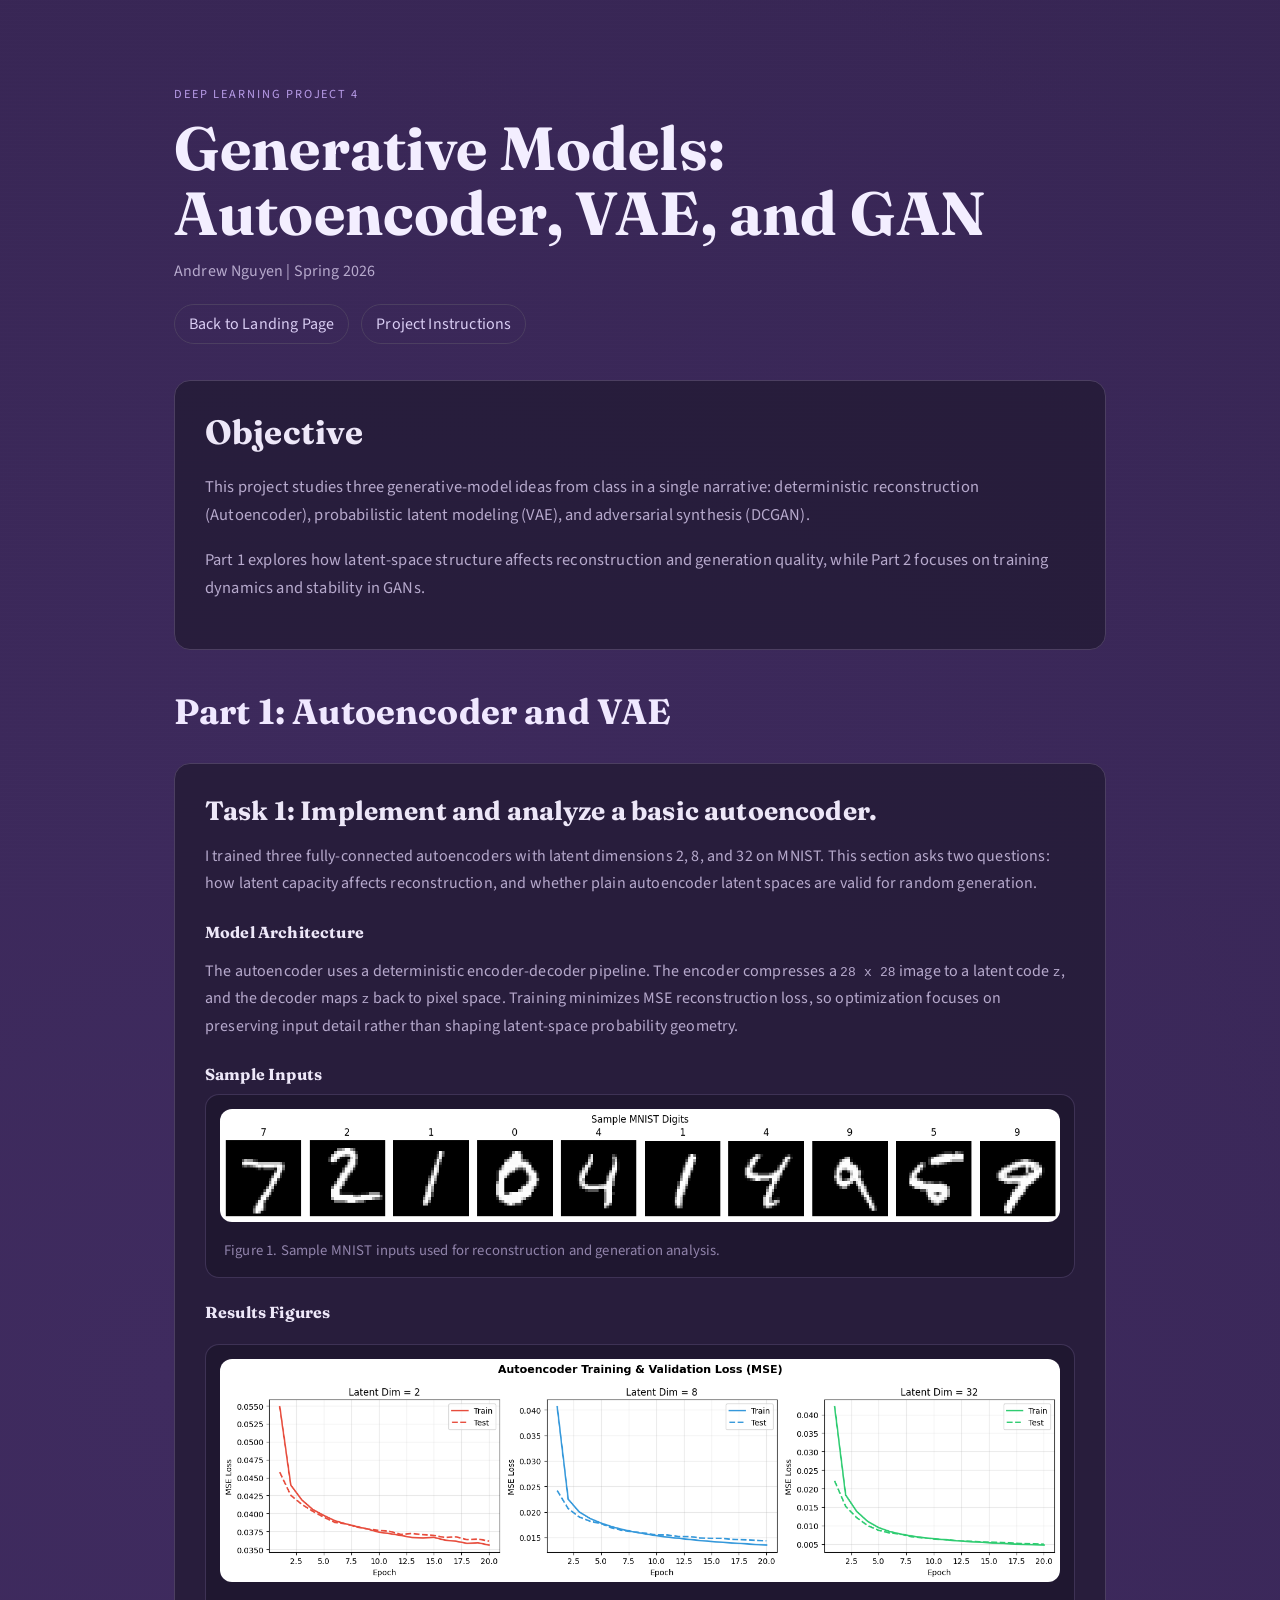
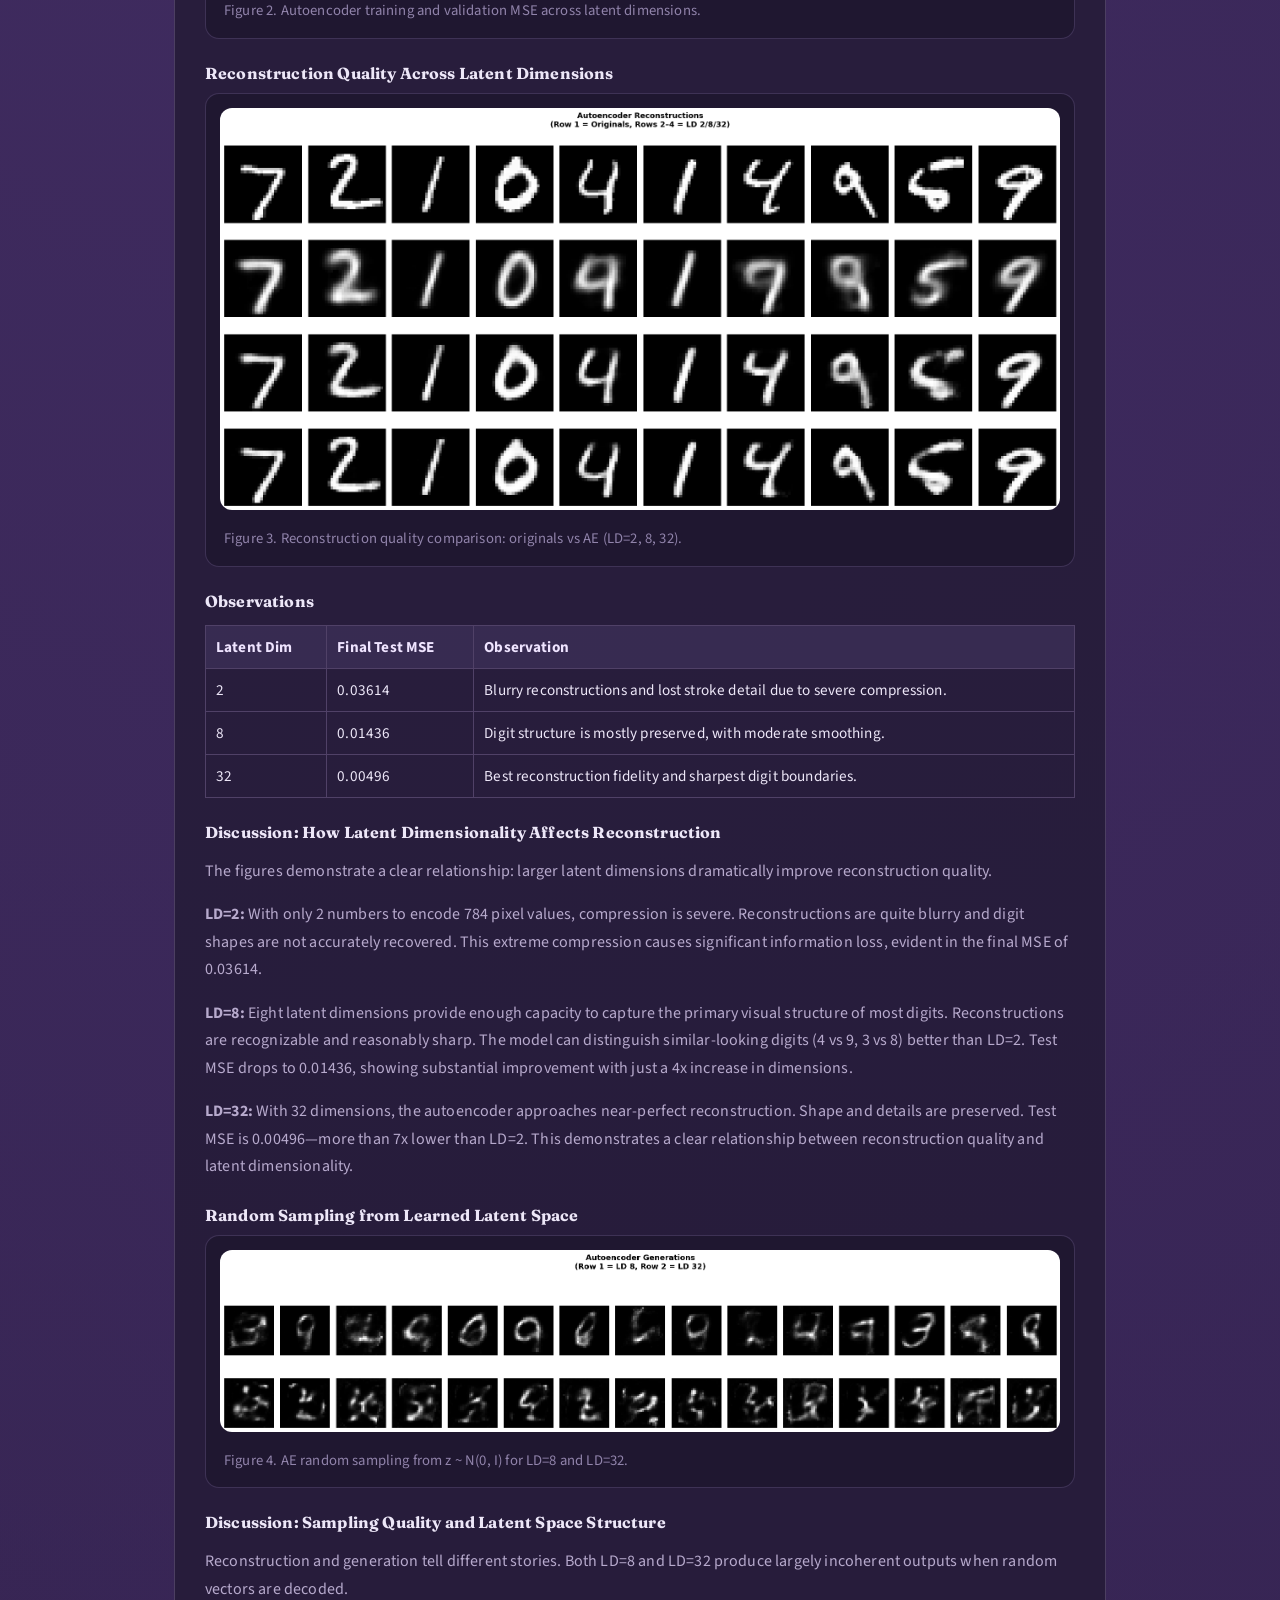
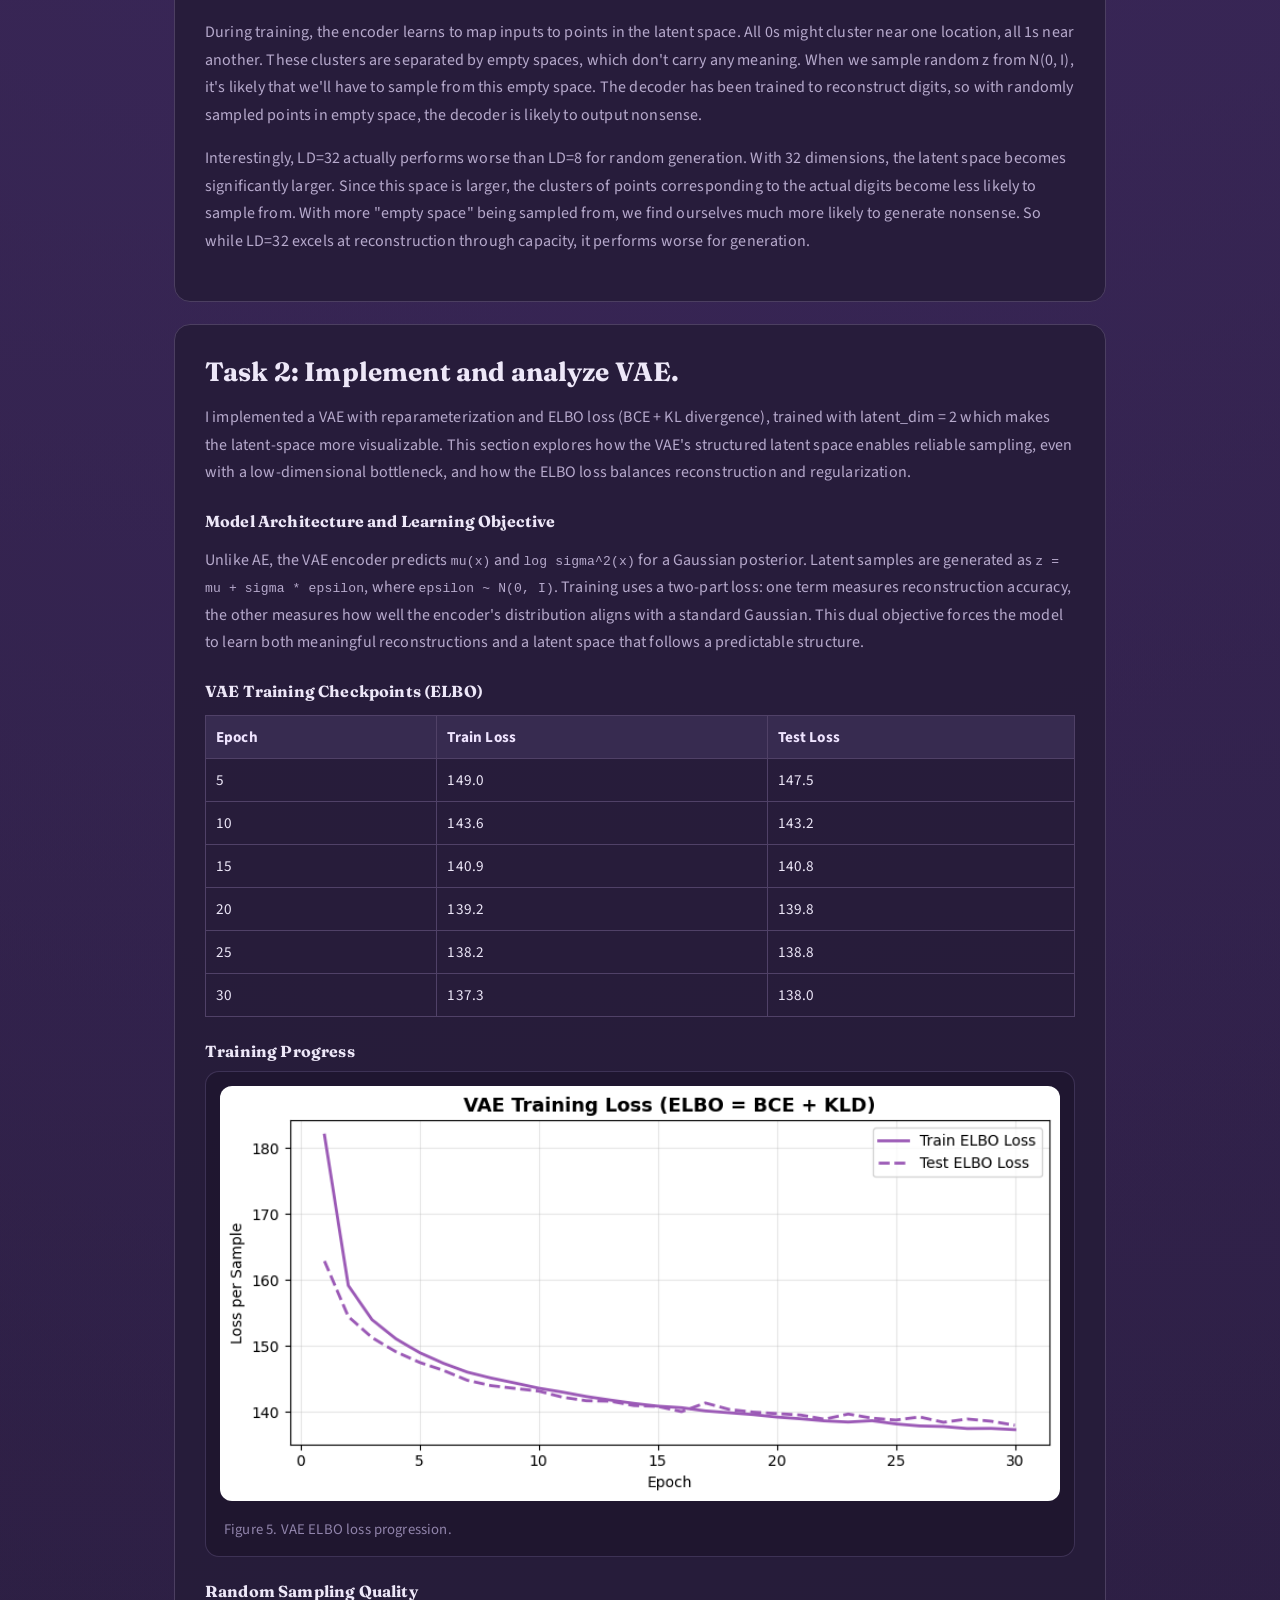
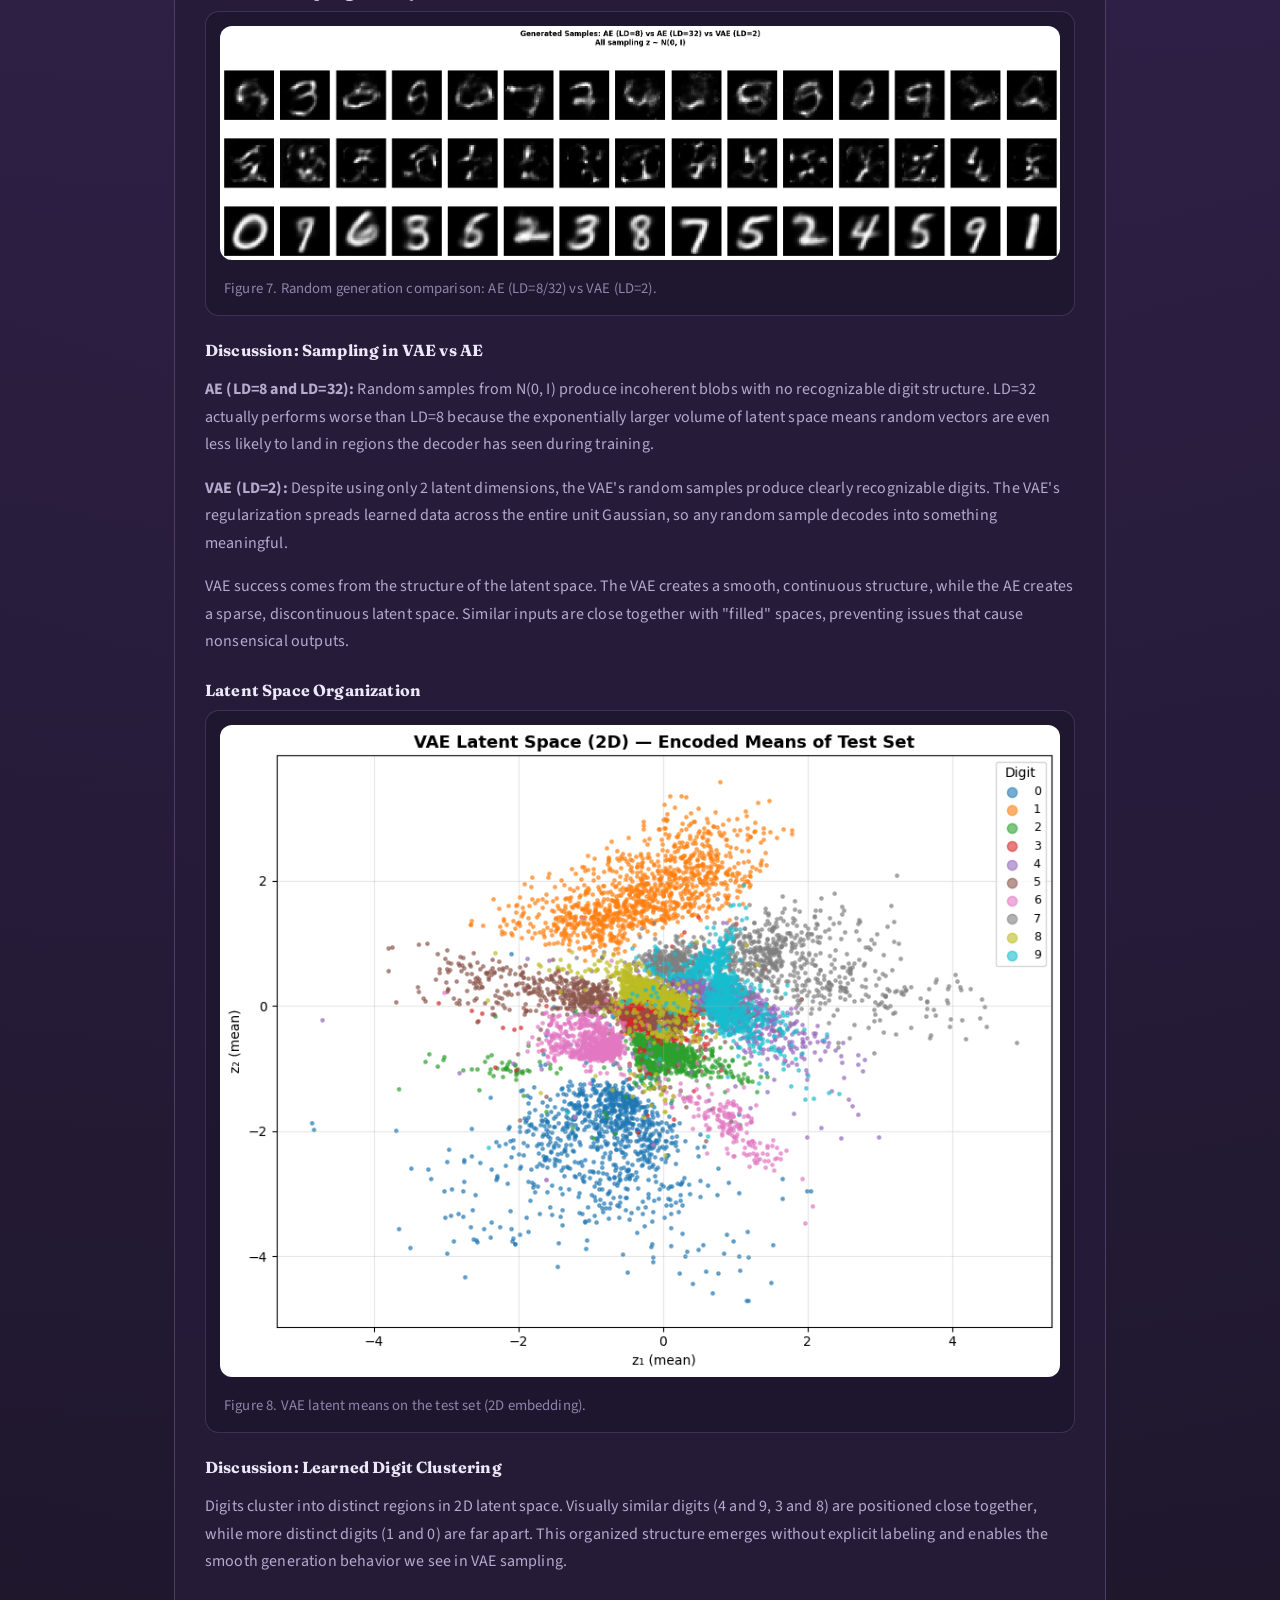
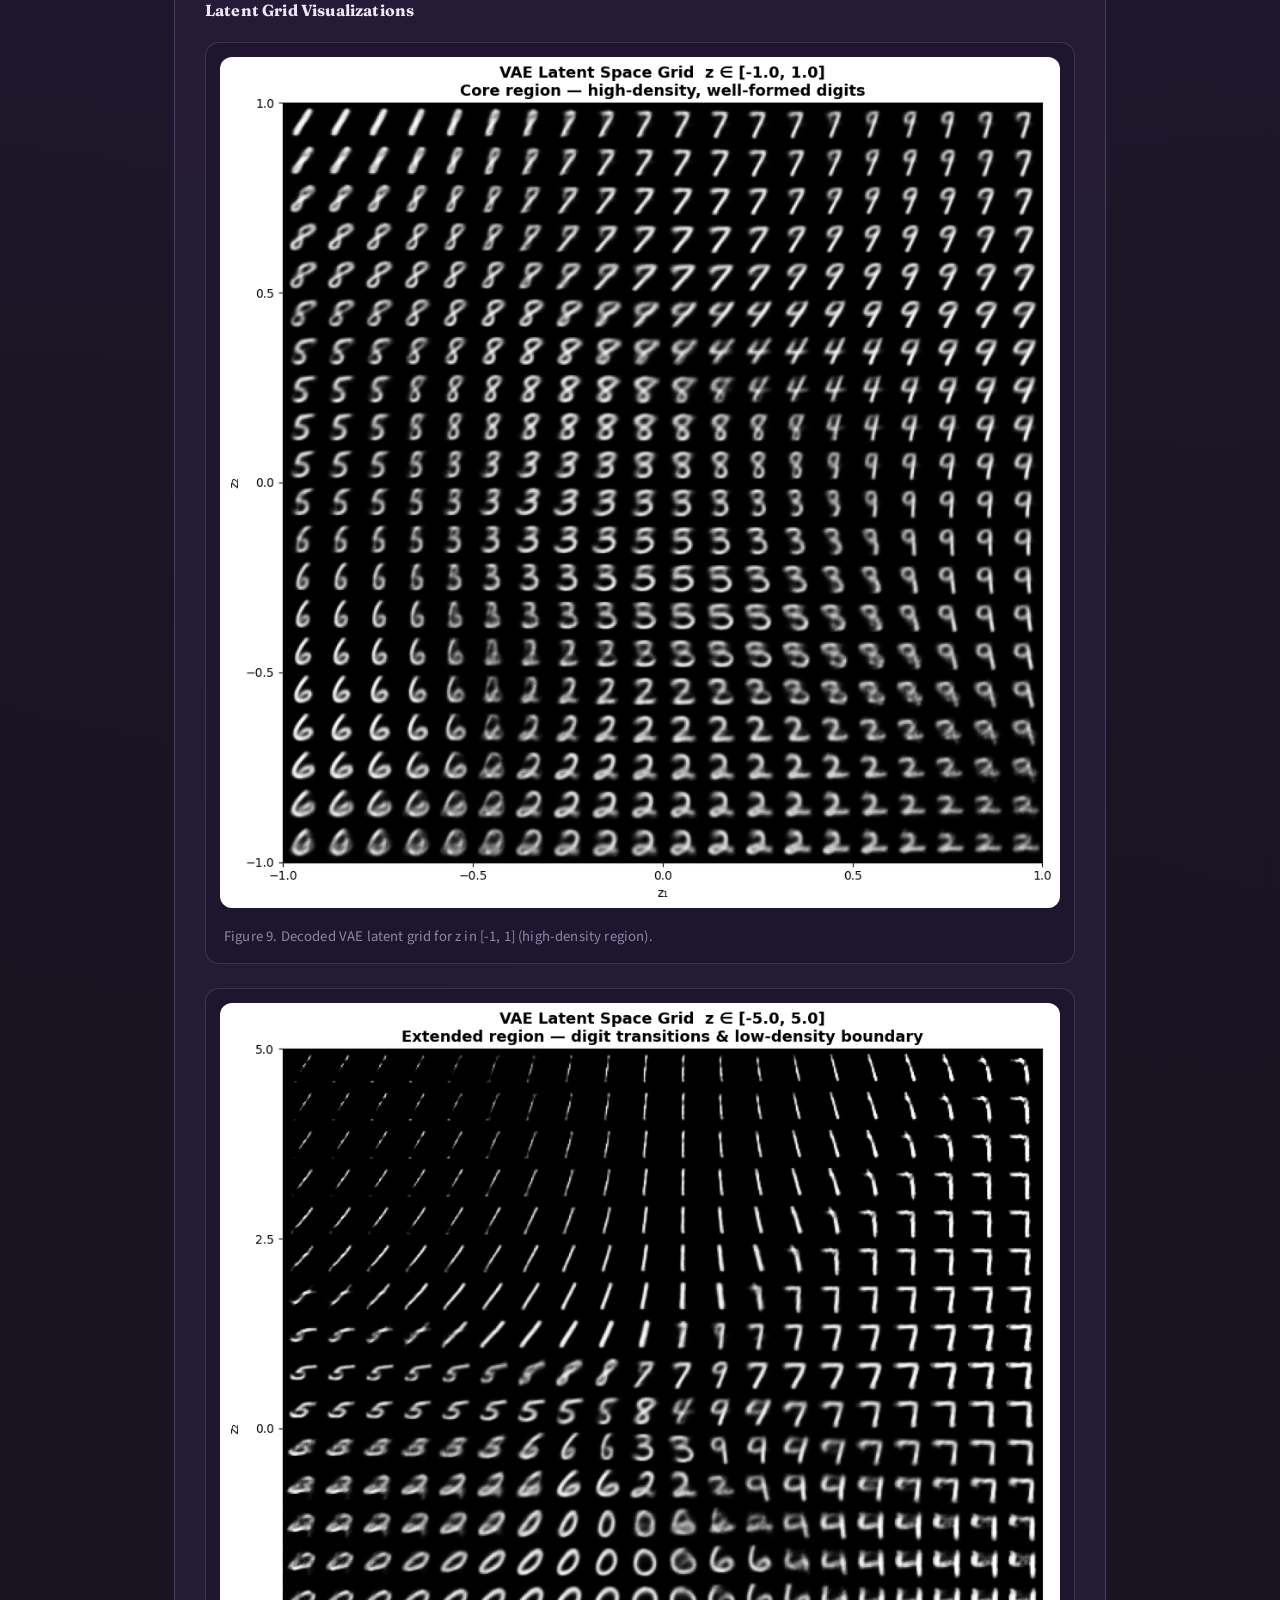
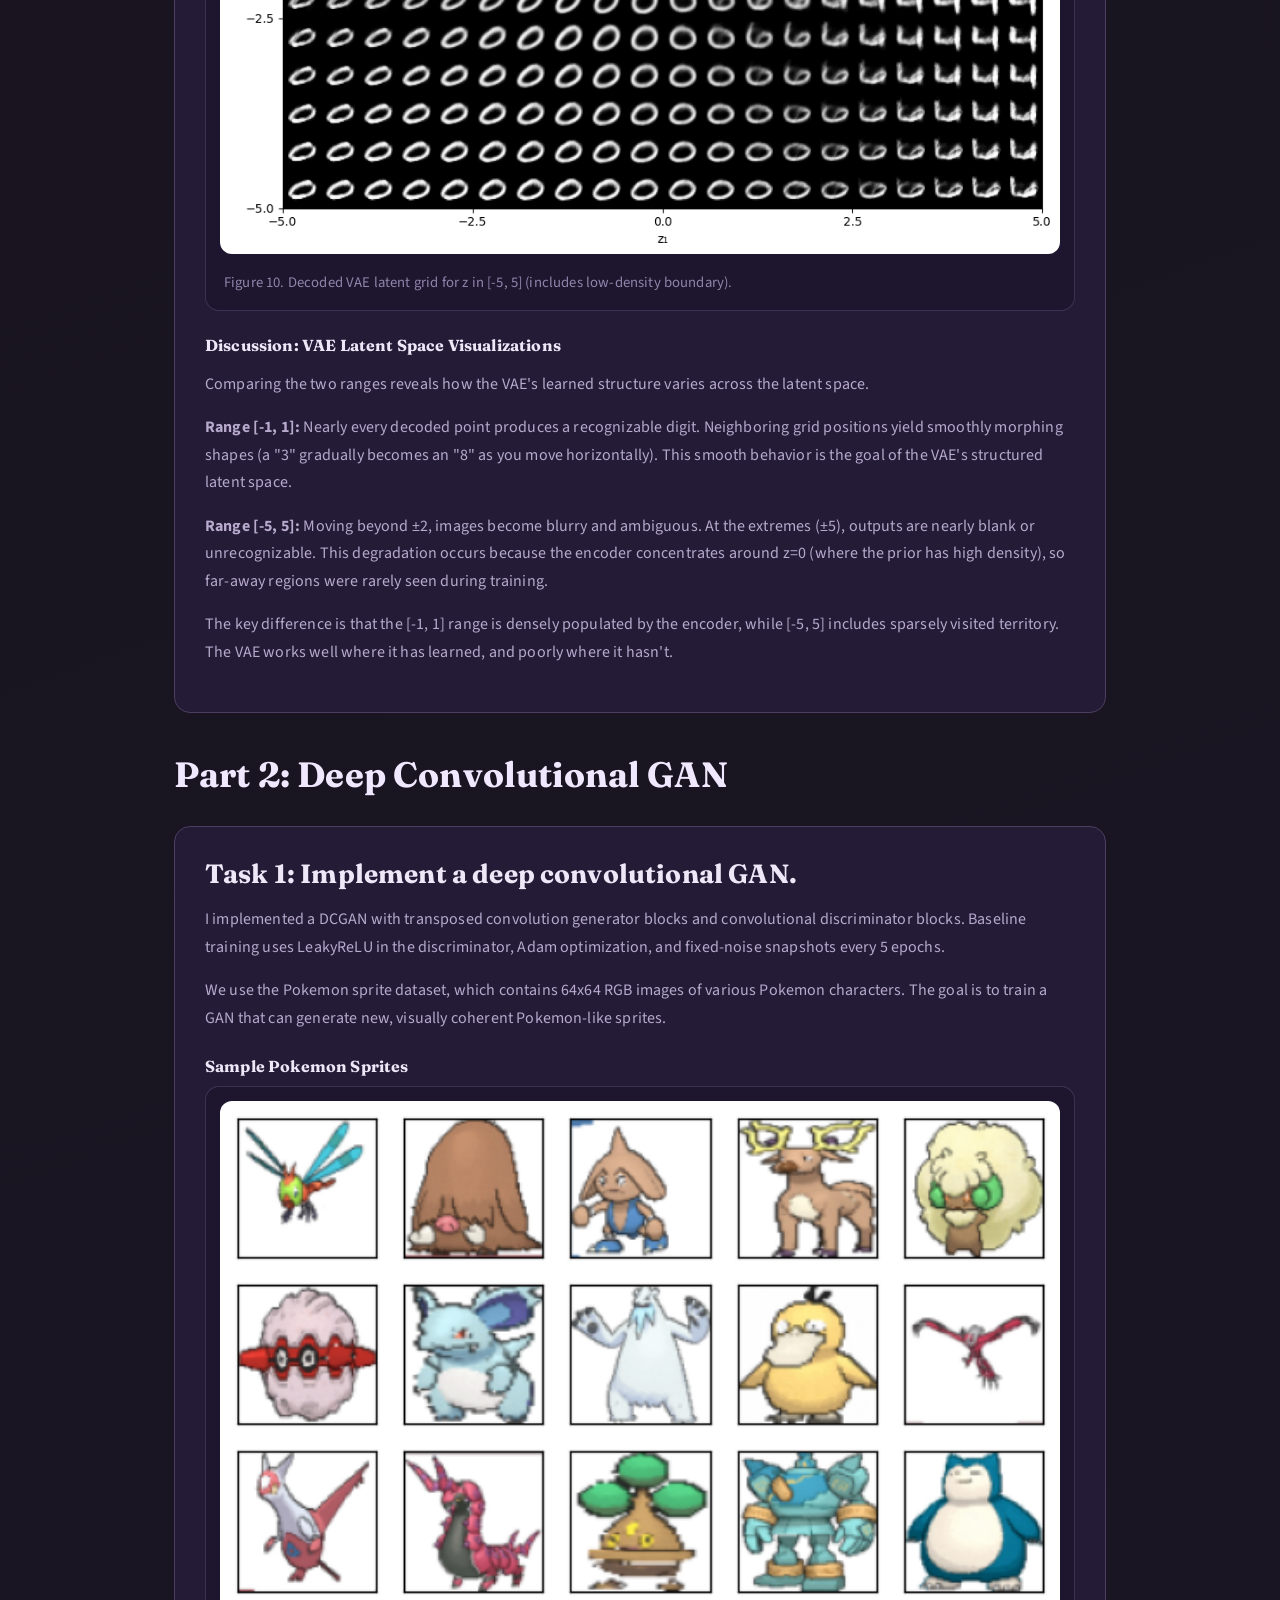
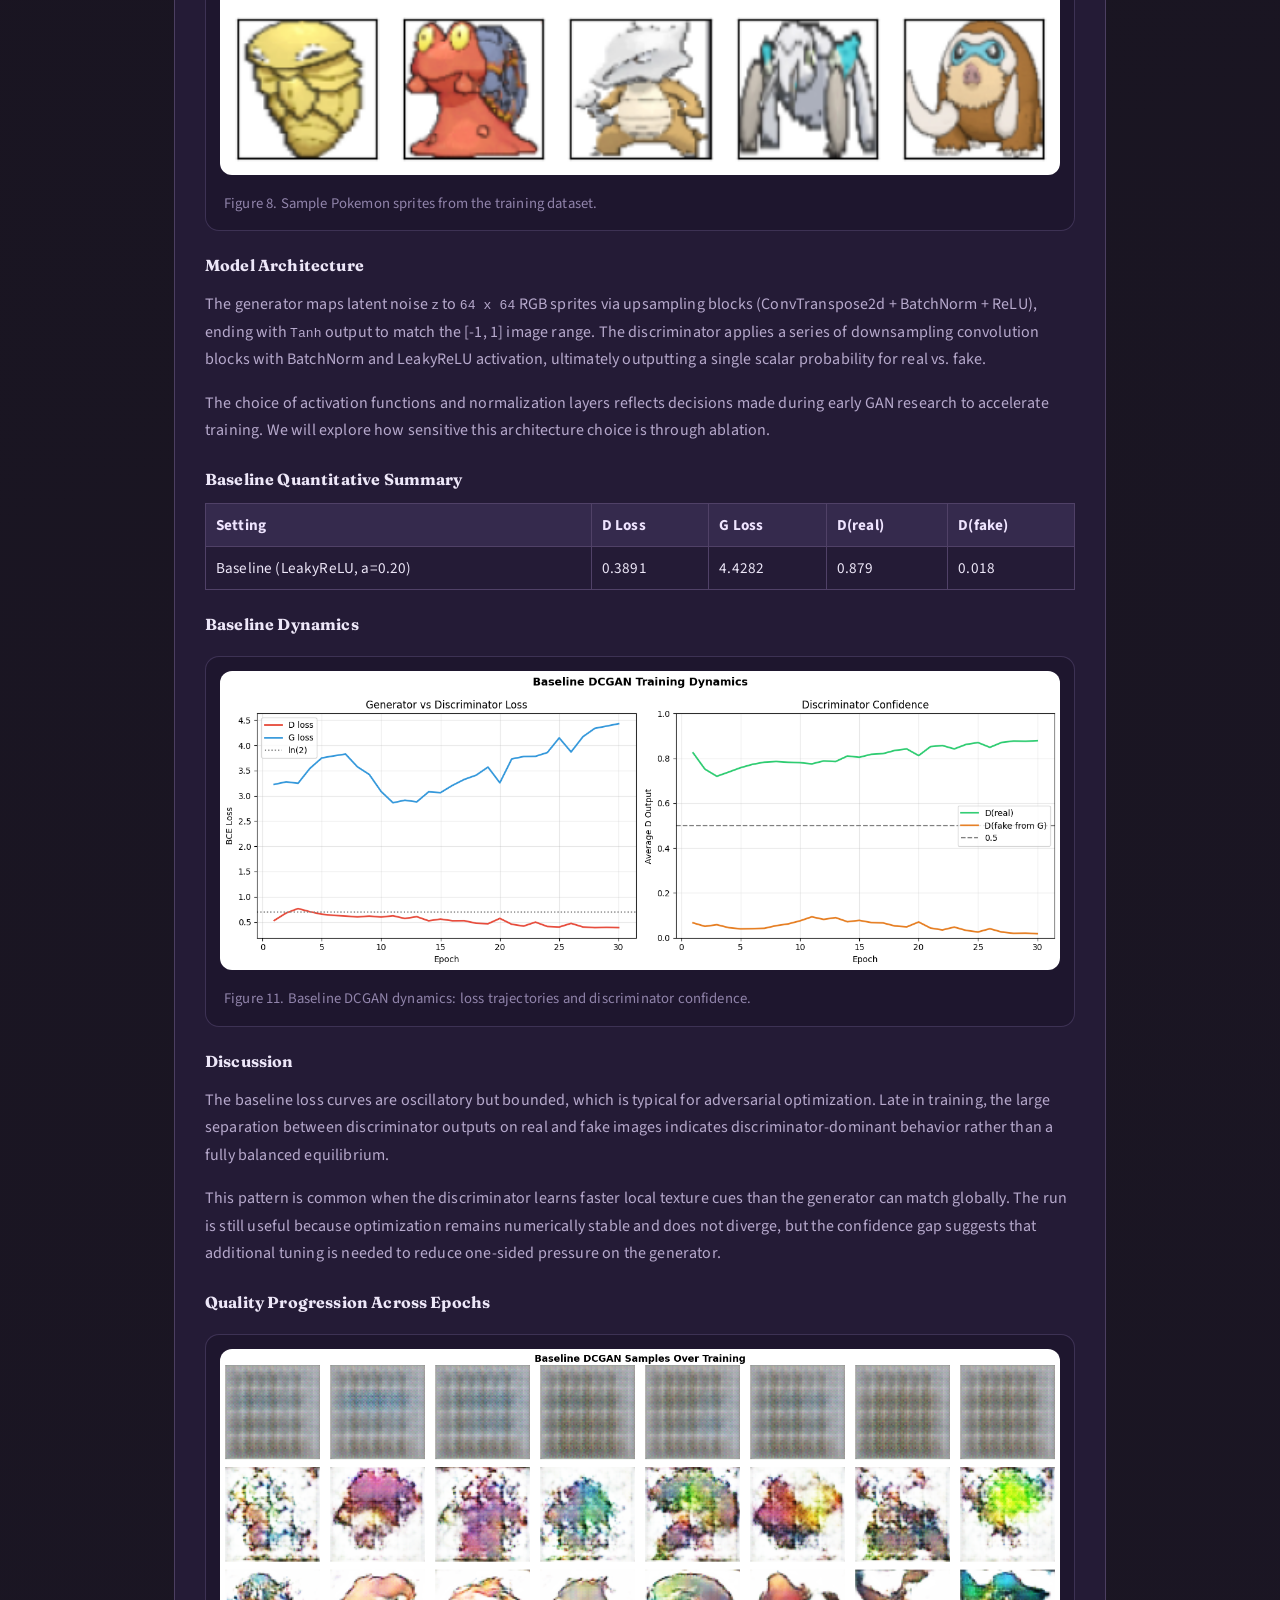
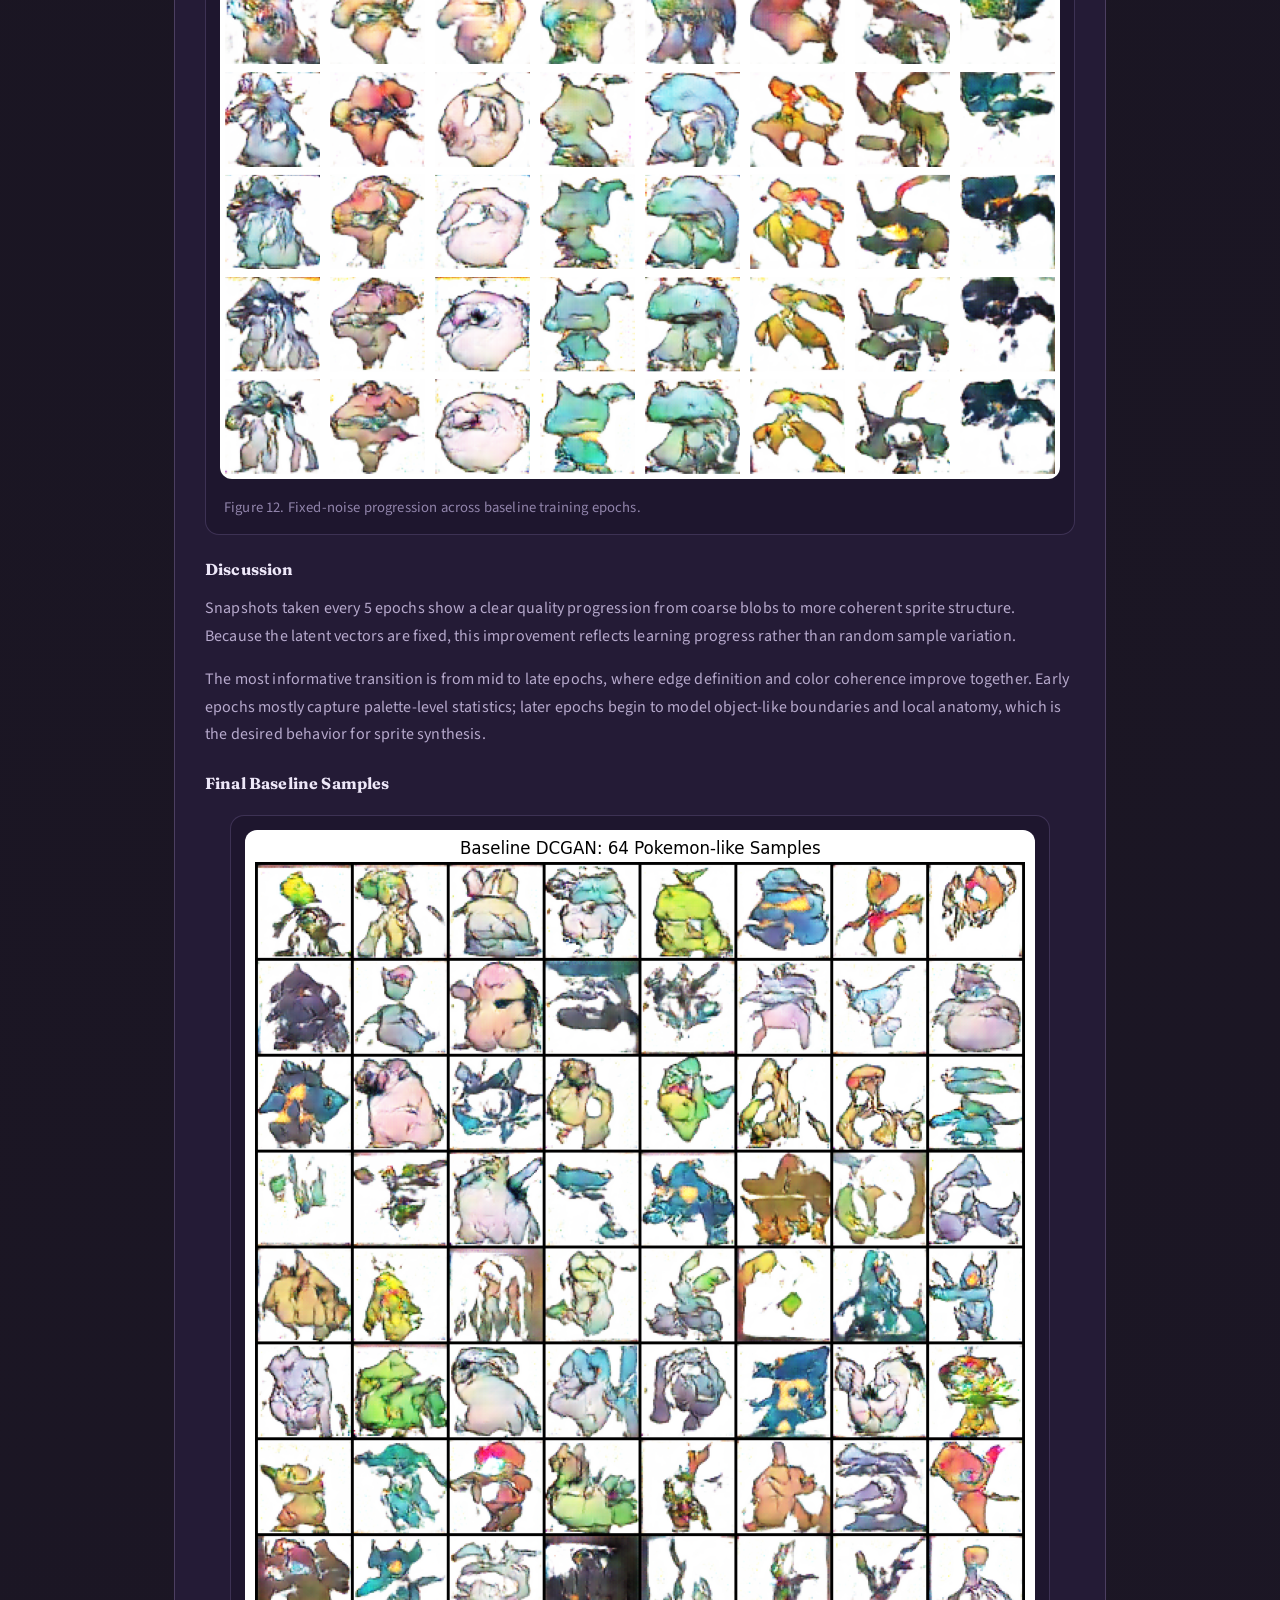
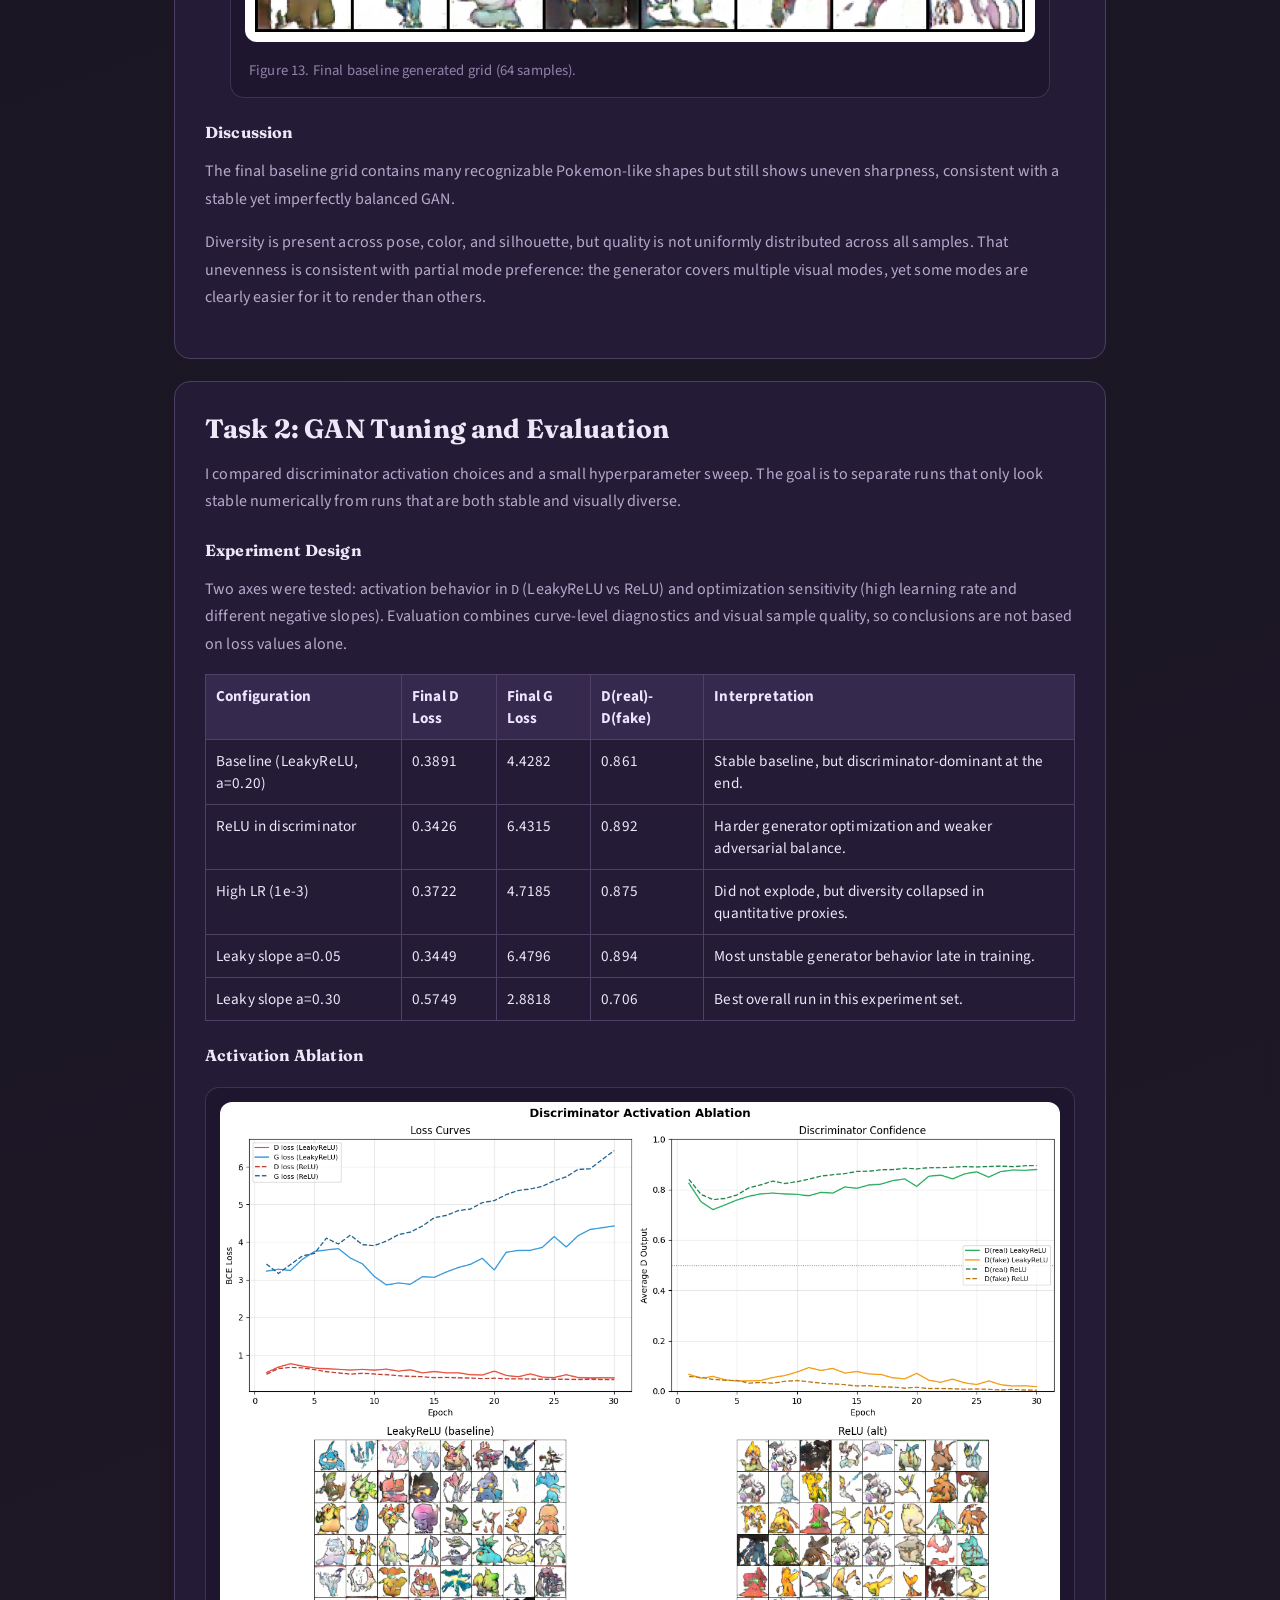
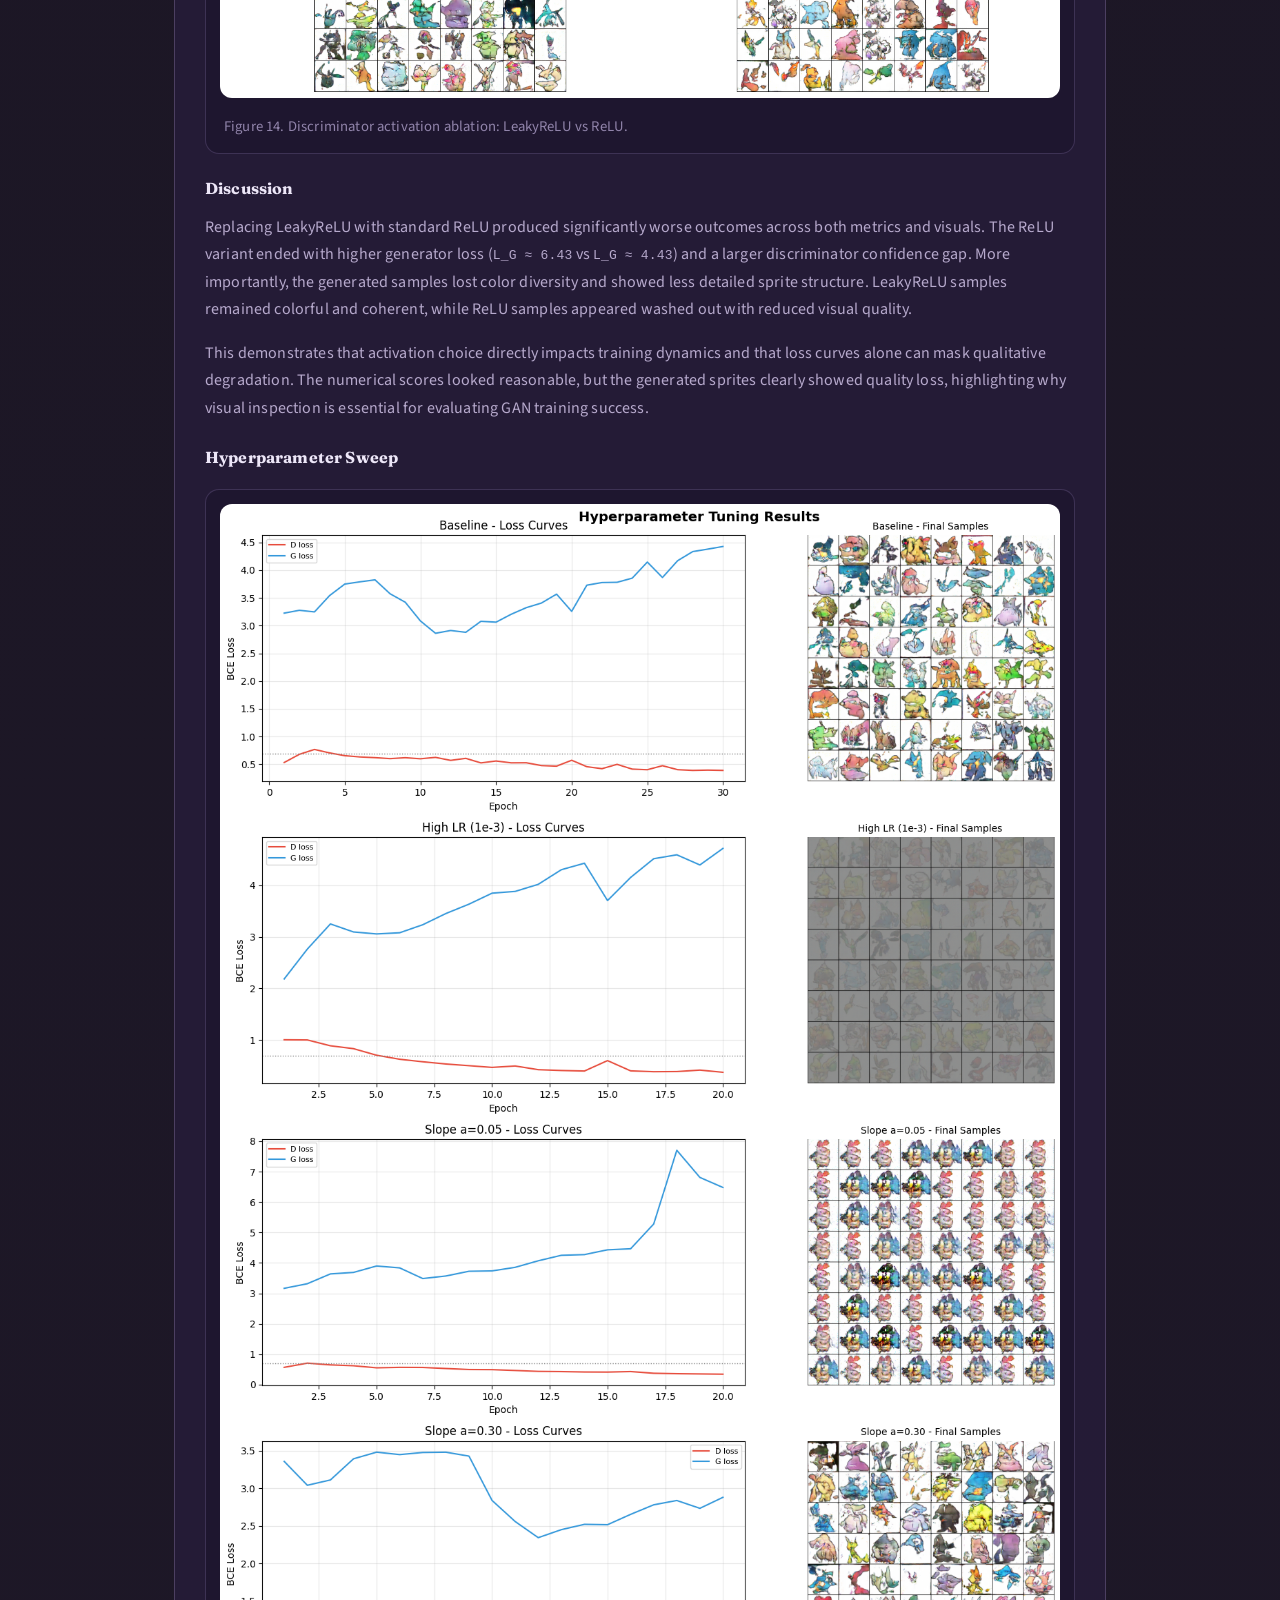
==== commit ced20d2b: "Add files via upload" ====
--- a/index.html
+++ b/index.html
@@ -1,56 +1,465 @@
-<!DOCTYPE html>
-<html lang="en">
-<head>
-<meta charset="UTF-8">
-<meta name="viewport" content="width=device-width, initial-scale=1.0">
-<title>Deep Learning Project Reports</title>
-<link rel="preconnect" href="https://fonts.googleapis.com">
-<link rel="preconnect" href="https://fonts.gstatic.com" crossorigin>
-<link href="https://fonts.googleapis.com/css2?family=Fraunces:opsz,wght@9..144,500;9..144,700&family=Source+Sans+3:wght@400;500;600&display=swap" rel="stylesheet">
-<link rel="stylesheet" href="style.css">
-</head>
-
-<body>
-
-<header class="hero">
-<p class="eyebrow">Deep Learning Journal</p>
-<h1>Project Reports</h1>
-<p class="subtitle">Andrew Nguyen | <a class = "subtitle" href="https://github.com/abnguye1" target="_blank">github.com/abnguye1 (DL)</a> | <a class = "subtitle" href="https://github.com/rainbao" target="_blank">github.com/rainbao</a> | Spring 2026</p>
-</header>
-
-<main class="blog-container">
-
-
-<a class="post-card" href="project2/" style="--delay: 0.3s;">
-<p class="tag">Basic RNN</p>
-<h2>Project 2: Modern Recurrent Neural Networks</h2>
-<p>
-Implementation and experimentation with RNN architectures
-including gradient clipping and activation function analysis.
-</p>
-<div class="card-footer">
-<span class="date">Spring 2026</span>
-</div>
-</a>
-
-
-
-<a class="post-card" href="project3/" style="--delay: 0.3s;">
-<p class="tag">Attention Mechanisms</p>
-<h2>Project 3: Attention and Transformers</h2>
-<p>
-Implementation and experimentation with attention mechanisms in RNN encoder-decoder models. Analysis of basic attention and multi-head attention. 
-</p>
-<div class="card-footer">
-<span class="date">Spring 2026</span>
-</div>
-</a>
-
-</main>
-
-<footer class="site-footer">
-<p>© 2026 Andrew Nguyen</p>
-</footer>
-
-</body>
-</html>
+<!DOCTYPE html>
+<html lang="en">
+<head>
+<meta charset="UTF-8">
+<meta name="viewport" content="width=device-width, initial-scale=1.0">
+<title>Project 4 | Generative Models</title>
+<link rel="preconnect" href="https://fonts.googleapis.com">
+<link rel="preconnect" href="https://fonts.gstatic.com" crossorigin>
+<link href="https://fonts.googleapis.com/css2?family=Fraunces:opsz,wght@9..144,500;9..144,700&family=Source+Sans+3:wght@400;500;600&display=swap" rel="stylesheet">
+<link rel="stylesheet" href="project4.css">
+</head>
+<body>
+
+<header class="hero">
+    <p class="eyebrow">Deep Learning Project 4</p>
+    <h1>Generative Models: Autoencoder, VAE, and GAN</h1>
+    <p class="subtitle">Andrew Nguyen | Spring 2026</p>
+    <div class="hero-links">
+        <a href="../index.html">Back to Landing Page</a>
+        <a href="../../project4/instructions.md" target="_blank" rel="noopener noreferrer">Project Instructions</a>
+    </div>
+</header>
+
+<main class="container">
+    <section class="card lead-card">
+        <h2>Objective</h2>
+        <p>
+            This project studies three generative-model ideas from class in a single narrative:
+            deterministic reconstruction (Autoencoder), probabilistic latent modeling (VAE),
+            and adversarial synthesis (DCGAN).
+        </p>
+
+        <p>
+            Part 1 explores how latent-space structure affects reconstruction and generation quality,
+            while Part 2 focuses on training dynamics and stability in GANs.
+        </p>
+    </section>
+
+    <section class="section-title">
+        <h2>Part 1: Autoencoder and VAE</h2>
+    </section>
+
+    <section class="card">
+        <h3>Task 1: Implement and analyze a basic autoencoder.</h3>
+        <p>
+            I trained three fully-connected autoencoders with latent dimensions 2, 8, and 32 on MNIST.
+            This section asks two questions: how latent capacity affects reconstruction, and whether
+            plain autoencoder latent spaces are valid for random generation.
+        </p>
+
+        <h4>Model Architecture</h4>
+        <p>
+            The autoencoder uses a deterministic encoder-decoder pipeline.
+            The encoder compresses a <code>28 x 28</code> image to a latent code <code>z</code>, and the decoder maps
+            <code>z</code> back to pixel space. Training minimizes MSE reconstruction loss, so optimization focuses
+            on preserving input detail rather than shaping latent-space probability geometry.
+        </p>
+
+        <h4>Sample Inputs</h4>
+        <figure>
+            <img src="images/p1_mnist_samples.png" alt="Sample MNIST digits used in Part 1 experiments">
+            <figcaption>Figure 1. Sample MNIST inputs used for reconstruction and generation analysis.</figcaption>
+        </figure>
+
+
+        <h4>Results Figures</h4>
+        <div class="figure-grid">
+            <figure>
+                <img src="images/p1_ae_loss.png" alt="Autoencoder train and validation loss curves for latent dimensions 2, 8, and 32">
+                <figcaption>Figure 2. Autoencoder training and validation MSE across latent dimensions.</figcaption>
+            </figure>
+        </div>
+
+        <h4>Reconstruction Quality Across Latent Dimensions</h4>
+        <figure>
+            <img src="images/p1_ae_recon.png" alt="Autoencoder reconstructions comparing original digits and latent dimensions 2, 8, and 32">
+            <figcaption>Figure 3. Reconstruction quality comparison: originals vs AE (LD=2, 8, 32).</figcaption>
+        </figure>
+
+        <h4>Observations</h4>
+        <table>
+            <thead>
+                <tr>
+                    <th>Latent Dim</th>
+                    <th>Final Test MSE</th>
+                    <th>Observation</th>
+                </tr>
+            </thead>
+            <tbody>
+                <tr><td>2</td><td>0.03614</td><td>Blurry reconstructions and lost stroke detail due to severe compression.</td></tr>
+                <tr><td>8</td><td>0.01436</td><td>Digit structure is mostly preserved, with moderate smoothing.</td></tr>
+                <tr><td>32</td><td>0.00496</td><td>Best reconstruction fidelity and sharpest digit boundaries.</td></tr>
+            </tbody>
+        </table>
+
+        <h4>Discussion: How Latent Dimensionality Affects Reconstruction</h4>
+        <p>
+            The figures demonstrate a clear relationship: larger latent dimensions dramatically improve reconstruction quality.
+        </p>
+        <p>
+            <strong>LD=2:</strong> With only 2 numbers to encode 784 pixel values, compression is severe. Reconstructions are quite blurry and digit shapes are not accurately recovered. This extreme compression causes significant information loss, evident in the final MSE of 0.03614.
+        </p>
+        <p>
+            <strong>LD=8:</strong> Eight latent dimensions provide enough capacity to capture the primary visual structure of most digits. Reconstructions are recognizable and reasonably sharp. The model can distinguish similar-looking digits (4 vs 9, 3 vs 8) better than LD=2. Test MSE drops to 0.01436, showing substantial improvement with just a 4x increase in dimensions.
+        </p>
+        <p>
+            <strong>LD=32:</strong> With 32 dimensions, the autoencoder approaches near-perfect reconstruction. Shape and details are preserved. Test MSE is 0.00496—more than 7x lower than LD=2. This demonstrates a clear relationship between reconstruction quality and latent dimensionality.
+        </p>
+
+        <h4>Random Sampling from Learned Latent Space</h4>
+        <figure>
+            <img src="images/p1_ae_sampling.png" alt="Random generations from autoencoder latent spaces with dimensions 8 and 32">
+            <figcaption>Figure 4. AE random sampling from z ~ N(0, I) for LD=8 and LD=32.</figcaption>
+        </figure>
+
+        <h4>Discussion: Sampling Quality and Latent Space Structure</h4>
+        <p>
+            Reconstruction and generation tell different stories. Both LD=8 and LD=32 produce largely incoherent outputs when random vectors are decoded.
+        </p>
+        <p>
+            During training, the encoder learns to map inputs to points in the latent space. All 0s might cluster near one location, all 1s near another. These clusters are separated by empty spaces, which don't carry any meaning. When we sample random z from N(0, I), it's likely that we'll have to sample from this empty space. The decoder has been trained to reconstruct digits, so with randomly sampled points in empty space, the decoder is likely to output nonsense.
+        </p>
+        <p>
+            Interestingly, LD=32 actually performs worse than LD=8 for random generation. With 32 dimensions, the latent space becomes significantly larger. Since this space is larger, the clusters of points corresponding to the actual digits become less likely to sample from. With more "empty space" being sampled from, we find ourselves much more likely to generate nonsense. So while LD=32 excels at reconstruction through capacity, it performs worse for generation.
+        </p>
+    </section>
+
+    <section class="card">
+        <h3>Task 2:  Implement and analyze VAE.</h3>
+        <p>
+            I implemented a VAE with reparameterization and ELBO loss (BCE + KL divergence),
+            trained with latent_dim = 2 which makes the latent-space more visualizable. This section explores how the VAE's structured latent space enables reliable sampling, even with a low-dimensional bottleneck, and how the ELBO loss balances reconstruction and regularization.
+        </p>
+
+        <h4>Model Architecture and Learning Objective</h4>
+        <p>
+            Unlike AE, the VAE encoder predicts <code>mu(x)</code> and <code>log sigma^2(x)</code> for a Gaussian posterior.
+            Latent samples are generated as <code>z = mu + sigma * epsilon</code>, where <code>epsilon ~ N(0, I)</code>.
+            Training uses a two-part loss: one term measures reconstruction accuracy, the other measures how well the encoder's distribution
+            aligns with a standard Gaussian. This dual objective forces the model to learn both meaningful reconstructions and
+            a latent space that follows a predictable structure.
+        </p>
+
+        <h4>VAE Training Checkpoints (ELBO)</h4>
+        <table>
+            <thead>
+                <tr>
+                    <th>Epoch</th>
+                    <th>Train Loss</th>
+                    <th>Test Loss</th>
+                </tr>
+            </thead>
+            <tbody>
+                <tr><td>5</td><td>149.0</td><td>147.5</td></tr>
+                <tr><td>10</td><td>143.6</td><td>143.2</td></tr>
+                <tr><td>15</td><td>140.9</td><td>140.8</td></tr>
+                <tr><td>20</td><td>139.2</td><td>139.8</td></tr>
+                <tr><td>25</td><td>138.2</td><td>138.8</td></tr>
+                <tr><td>30</td><td>137.3</td><td>138.0</td></tr>
+            </tbody>
+        </table>
+
+        <h4>Training Progress</h4>
+        <figure>
+            <img src="images/p1_vae_loss.png" alt="VAE ELBO training and test loss curves over 30 epochs">
+            <figcaption>Figure 5. VAE ELBO loss progression.</figcaption>
+        </figure>
+
+
+        <h4>Random Sampling Quality</h4>
+        <figure>
+            <img src="images/p1_sample_compare.png" alt="Random sample comparison between AE latent dimensions 8 and 32 and VAE latent dimension 2">
+            <figcaption>Figure 7. Random generation comparison: AE (LD=8/32) vs VAE (LD=2).</figcaption>
+        </figure>
+
+        <h4>Discussion: Sampling in VAE vs AE</h4>
+        <p>
+            <strong>AE (LD=8 and LD=32):</strong> Random samples from N(0, I) produce incoherent blobs with no recognizable digit structure. LD=32 actually performs worse than LD=8 because the exponentially larger volume of latent space means random vectors are even less likely to land in regions the decoder has seen during training.
+        </p>
+        <p>
+            <strong>VAE (LD=2):</strong> Despite using only 2 latent dimensions, the VAE's random samples produce clearly recognizable digits. The VAE's regularization spreads learned data across the entire unit Gaussian, so any random sample decodes into something meaningful.
+        </p>
+        <p>
+            VAE success comes from the structure of the latent space. The VAE creates a smooth, continuous structure, while the AE creates a sparse, discontinuous latent space. Similar inputs are close together with "filled" spaces, preventing issues that cause nonsensical outputs.
+        </p>
+
+        <h4>Latent Space Organization</h4>
+        <figure>
+            <img src="images/p1_latent_scatter.png" alt="Two-dimensional VAE latent scatter plot with digit classes">
+            <figcaption>Figure 8. VAE latent means on the test set (2D embedding).</figcaption>
+        </figure>
+
+        <h4>Discussion: Learned Digit Clustering</h4>
+        <p>
+            Digits cluster into distinct regions in 2D latent space. Visually similar digits (4 and 9, 3 and 8) are positioned close together, while more distinct digits (1 and 0) are far apart. This organized structure emerges without explicit labeling and enables the smooth generation behavior we see in VAE sampling.
+        </p>
+
+        <h4>Latent Grid Visualizations</h4>
+        <div class="figure-grid two-col">
+            <figure>
+                <img src="images/p1_latent_grid_small.png" alt="VAE latent grid decoded over range minus 1 to 1">
+                <figcaption>Figure 9. Decoded VAE latent grid for z in [-1, 1] (high-density region).</figcaption>
+            </figure>
+            <figure>
+                <img src="images/p1_latent_grid_large.png" alt="VAE latent grid decoded over range minus 5 to 5">
+                <figcaption>Figure 10. Decoded VAE latent grid for z in [-5, 5] (includes low-density boundary).</figcaption>
+            </figure>
+        </div>
+
+        <h4>Discussion: VAE Latent Space Visualizations</h4>
+        <p>
+            Comparing the two ranges reveals how the VAE's learned structure varies across the latent space.
+        </p>
+        <p>
+            <strong>Range [-1, 1]:</strong> Nearly every decoded point produces a recognizable digit. Neighboring grid positions yield smoothly morphing shapes (a "3" gradually becomes an "8" as you move horizontally). This smooth behavior is the goal of the VAE's structured latent space.
+        </p>
+        <p>
+            <strong>Range [-5, 5]:</strong> Moving beyond ±2, images become blurry and ambiguous. At the extremes (±5), outputs are nearly blank or unrecognizable. This degradation occurs because the encoder concentrates around z=0 (where the prior has high density), so far-away regions were rarely seen during training.
+        </p>
+        <p>
+            The key difference is that the [-1, 1] range is densely populated by the encoder, while [-5, 5] includes sparsely visited territory. The VAE works well where it has learned, and poorly where it hasn't.
+        </p>
+    </section>
+
+    <section class="section-title">
+        <h2>Part 2: Deep Convolutional GAN</h2>
+    </section>
+
+    <section class="card">
+        <h3>Task 1: Implement a deep convolutional GAN.</h3>
+        <p>
+            I implemented a DCGAN with transposed convolution generator blocks and convolutional discriminator blocks.
+            Baseline training uses LeakyReLU in the discriminator, Adam optimization, and fixed-noise snapshots every 5 epochs.
+        </p>
+
+        <p>
+            We use the Pokemon sprite dataset, which contains 64x64 RGB images of various Pokemon characters. The goal is to train a GAN that can generate new, visually coherent Pokemon-like sprites. 
+        </p>
+
+        <h4>Sample Pokemon Sprites</h4>
+        <figure>
+            <img src="images/p2_pokemon_samples.png" alt="Sample Pokemon sprite images from the dataset">
+            <figcaption>Figure 8. Sample Pokemon sprites from the training dataset.</figcaption>
+        </figure>
+
+        <h4>Model Architecture</h4>
+        <p>
+            The generator maps latent noise <code>z</code> to <code>64 x 64</code> RGB sprites via
+            upsampling blocks (ConvTranspose2d + BatchNorm + ReLU), ending with <code>Tanh</code> output to match the [-1, 1] image range.
+            The discriminator applies a series of downsampling convolution blocks with BatchNorm and LeakyReLU activation,
+            ultimately outputting a single scalar probability for real vs. fake.
+        </p>
+        <p>
+            The choice of activation functions and normalization layers reflects decisions made during early GAN research to accelerate training.
+            We will explore how sensitive this architecture choice is through ablation.
+        </p>
+
+        <h4>Baseline Quantitative Summary</h4>
+        <table>
+            <thead>
+                <tr>
+                    <th>Setting</th>
+                    <th>D Loss</th>
+                    <th>G Loss</th>
+                    <th>D(real)</th>
+                    <th>D(fake)</th>
+                </tr>
+            </thead>
+            <tbody>
+                <tr><td>Baseline (LeakyReLU, a=0.20)</td><td>0.3891</td><td>4.4282</td><td>0.879</td><td>0.018</td></tr>
+            </tbody>
+        </table>
+
+        <h4>Baseline Dynamics</h4>
+        <div class="figure-grid two-col">
+            <figure>
+                <img src="images/p2_baseline_dynamics.png" alt="Baseline DCGAN loss and discriminator confidence curves">
+                <figcaption>Figure 11. Baseline DCGAN dynamics: loss trajectories and discriminator confidence.</figcaption>
+            </figure>
+        </div>
+        <h4>Discussion</h4>
+        <p>
+            The baseline loss curves are oscillatory but bounded, which is typical for adversarial optimization.
+            Late in training, the large separation between discriminator outputs on real and fake images indicates
+            discriminator-dominant behavior rather than a fully balanced equilibrium.
+        </p>
+        <p>
+            This pattern is common when the discriminator learns faster local texture cues than the generator can match globally.
+            The run is still useful because optimization remains numerically stable and does not diverge,
+            but the confidence gap suggests that additional tuning is needed to reduce one-sided pressure on the generator.
+        </p>
+
+        <h4>Quality Progression Across Epochs</h4>
+        <div class="figure-grid two-col">
+            <figure>
+                <img src="images/p2_baseline_progression.png" alt="Baseline DCGAN fixed-noise snapshots across epochs">
+                <figcaption>Figure 12. Fixed-noise progression across baseline training epochs.</figcaption>
+            </figure>
+        </div>
+        <h4>Discussion</h4>
+        <p>
+            Snapshots taken every 5 epochs show a clear quality progression from coarse blobs to more coherent sprite structure.
+            Because the latent vectors are fixed, this improvement reflects learning progress rather than random sample variation.
+        </p>
+        <p>
+            The most informative transition is from mid to late epochs, where edge definition and color coherence improve together.
+            Early epochs mostly capture palette-level statistics; later epochs begin to model object-like boundaries and local anatomy,
+            which is the desired behavior for sprite synthesis.
+        </p>
+
+        <h4>Final Baseline Samples</h4>
+        <div class="figure-grid two-col">
+            <figure>
+                <img src="images/p2_baseline_grid.png" alt="Final baseline DCGAN generated sample grid">
+                <figcaption>Figure 13. Final baseline generated grid (64 samples).</figcaption>
+            </figure>
+        </div>
+        <h4>Discussion</h4>
+        <p>
+            The final baseline grid contains many recognizable Pokemon-like shapes but still shows uneven sharpness,
+            consistent with a stable yet imperfectly balanced GAN.
+        </p>
+        <p>
+            Diversity is present across pose, color, and silhouette, but quality is not uniformly distributed across all samples.
+            That unevenness is consistent with partial mode preference: the generator covers multiple visual modes,
+            yet some modes are clearly easier for it to render than others.
+        </p>
+    </section>
+
+    <section class="card">
+        <h3>Task 2: GAN Tuning and Evaluation</h3>
+        <p>
+            I compared discriminator activation choices and a small hyperparameter sweep.
+            The goal is to separate runs that only look stable numerically from runs that are both stable and visually diverse.
+        </p>
+
+        <h4>Experiment Design</h4>
+        <p>
+            Two axes were tested: activation behavior in <code>D</code> (LeakyReLU vs ReLU) and optimization sensitivity
+            (high learning rate and different negative slopes). Evaluation combines curve-level diagnostics and visual sample quality,
+            so conclusions are not based on loss values alone.
+        </p>
+
+        <table>
+            <thead>
+                <tr>
+                    <th>Configuration</th>
+                    <th>Final D Loss</th>
+                    <th>Final G Loss</th>
+                    <th>D(real)-D(fake)</th>
+                    <th>Interpretation</th>
+                </tr>
+            </thead>
+            <tbody>
+                <tr>
+                    <td>Baseline (LeakyReLU, a=0.20)</td>
+                    <td>0.3891</td>
+                    <td>4.4282</td>
+                    <td>0.861</td>
+                    <td>Stable baseline, but discriminator-dominant at the end.</td>
+                </tr>
+                <tr>
+                    <td>ReLU in discriminator</td>
+                    <td>0.3426</td>
+                    <td>6.4315</td>
+                    <td>0.892</td>
+                    <td>Harder generator optimization and weaker adversarial balance.</td>
+                </tr>
+                <tr>
+                    <td>High LR (1e-3)</td>
+                    <td>0.3722</td>
+                    <td>4.7185</td>
+                    <td>0.875</td>
+                    <td>Did not explode, but diversity collapsed in quantitative proxies.</td>
+                </tr>
+                <tr>
+                    <td>Leaky slope a=0.05</td>
+                    <td>0.3449</td>
+                    <td>6.4796</td>
+                    <td>0.894</td>
+                    <td>Most unstable generator behavior late in training.</td>
+                </tr>
+                <tr>
+                    <td>Leaky slope a=0.30</td>
+                    <td>0.5749</td>
+                    <td>2.8818</td>
+                    <td>0.706</td>
+                    <td>Best overall run in this experiment set.</td>
+                </tr>
+            </tbody>
+        </table>
+
+        <h4>Activation Ablation</h4>
+        <div class="figure-grid two-col">
+            <figure>
+                <img src="images/p2_relu_ablation.png" alt="LeakyReLU vs ReLU discriminator ablation results">
+                <figcaption>Figure 14. Discriminator activation ablation: LeakyReLU vs ReLU.</figcaption>
+            </figure>
+        </div>
+
+        <h4>Discussion</h4>
+        <p>
+            Replacing LeakyReLU with standard ReLU produced significantly worse outcomes across both metrics and visuals.
+            The ReLU variant ended with higher generator loss (<code>L_G ≈ 6.43</code> vs <code>L_G ≈ 4.43</code>) and a larger discriminator confidence gap.
+            More importantly, the generated samples lost color diversity and showed less detailed sprite structure.
+            LeakyReLU samples remained colorful and coherent, while ReLU samples appeared washed out with reduced visual quality.
+        </p>
+        <p>
+            This demonstrates that activation choice directly impacts training dynamics and that loss curves alone can mask qualitative degradation.
+            The numerical scores looked reasonable, but the generated sprites clearly showed quality loss, highlighting why visual inspection
+            is essential for evaluating GAN training success.
+        </p>
+
+        <h4>Hyperparameter Sweep</h4>
+        <div class="figure-grid two-col">
+            <figure>
+                <img src="images/p2_hparam_grid.png" alt="Hyperparameter tuning comparison with loss curves and generated grids">
+                <figcaption>Figure 15. Hyperparameter tuning summary across baseline, high-LR, and slope variants.</figcaption>
+            </figure>
+        </div>
+
+        <h4>Discussion</h4>
+        <p>
+            High learning rate (<code>10<sup>-3</sup></code>) caused severe mode collapse: samples became nearly monochrome gray blobs with no recognizable sprite structure.
+            Despite bounded loss curves, the generator essentially learned to output average pixel values across all Pokemon, canceling out colors.
+            Low slope (<code>a=0.05</code>) triggered the opposite problem—extreme mode collapse where the same face-like structure repeated across the entire grid with minimal diversity,
+            reflecting the "dying ReLU" problem where the discriminator became too powerful. High slope (<code>a=0.30</code>) performed best with colorful, diverse sprites,
+            the lowest final generator loss (<code>L_G ≈ 2.88</code>), and smoothest loss curves without late-epoch instability.
+        </p>
+        <p>
+            These results clearly demonstrate that learning rate and leaky slope directly determine whether the generator maintains diversity or collapses.
+            Most critically, loss metrics alone cannot detect mode collapse—bounded, smooth loss curves can coincide with catastrophic visual degradation.
+            Comprehensive evaluation requires both quantitative metrics and visual inspection of generated samples.
+        </p>
+
+        <h4>Mode Collapse and Stability Issues</h4>
+        <p>
+            In settings with high learning rates, we observed that losses remained finite and seemed stable,
+            yet visual sample diversity degraded noticeably. A purely numeric view of training would have suggested success,
+            but careful inspection of generated samples revealed a covered pattern: restricted visual modes and repeated structures.
+        </p>
+        <p>
+            This highlights the importance of comprehensive evaluation: loss trajectories, discriminator behavior over time,
+            and most importantly, visual inspection of generated samples across multiple random seeds. A "stable" loss curve may coincide
+            with hidden failures that only appear in the actual outputs.
+        </p>
+    </section>
+
+    <section class="card">
+        <h2>Summary</h2>
+        <p>
+            AE and VAE experiments highlight the reconstruction-vs-sampling trade-off:
+            AE (large latent dim) reconstructs best, while VAE provides the most reliable random generation.
+            DCGAN produces visually coherent Pokemon-like sprites, but training quality is highly sensitive to activation and learning-rate choices.
+            In this run set, the strongest GAN configuration used LeakyReLU with slope <code>a=0.30</code>.
+        </p>
+    </section>
+</main>
+
+<footer class="site-footer">
+    <p>Project 4 report page · Generated from executed notebooks and curated analysis.</p>
+</footer>
+
+</body>
+</html>
--- a/project4.css
+++ b/project4.css
@@ -0,0 +1,339 @@
+:root {
+    --bg-dark: #14111a;
+    --bg-mid: #1e1828;
+    --line: #4c3f61;
+    --text-main: #ede7f8;
+    --text-soft: #b7aacd;
+    --text-muted: #9184ab;
+    --accent: #d9cdf3;
+    --accent-strong: #b89ce8;
+}
+
+* {
+    box-sizing: border-box;
+}
+
+body {
+    margin: 0;
+    min-height: 100vh;
+    font-family: "Source Sans 3", "Trebuchet MS", sans-serif;
+    color: var(--text-main);
+    background:
+        radial-gradient(circle at 14% 8%, #3f2b5f 0%, rgba(63, 43, 95, 0) 34%),
+        radial-gradient(circle at 86% 12%, #311f4f 0%, rgba(49, 31, 79, 0) 36%),
+        linear-gradient(160deg, var(--bg-dark) 0%, var(--bg-mid) 100%);
+    letter-spacing: 0.01em;
+}
+
+body::before {
+    content: "";
+    position: fixed;
+    inset: 0;
+    pointer-events: none;
+    background-image: linear-gradient(rgba(255, 255, 255, 0.03) 1px, transparent 1px);
+    background-size: 100% 4px;
+    opacity: 0.24;
+}
+
+.hero {
+    max-width: 980px;
+    margin: 0 auto;
+    padding: 84px 24px 28px;
+    animation: rise-in 0.8s ease-out both;
+}
+
+.eyebrow {
+    margin: 0;
+    font-size: 0.77rem;
+    text-transform: uppercase;
+    letter-spacing: 0.16em;
+    color: var(--accent-strong);
+}
+
+h1,
+h2,
+h3,
+h4,
+h5 {
+    font-family: "Fraunces", Georgia, serif;
+}
+
+.hero h1 {
+    margin: 12px 0 0;
+    font-size: clamp(2.1rem, 5.6vw, 3.8rem);
+    line-height: 1.06;
+    color: #f3eeff;
+}
+
+.subtitle {
+    margin: 12px 0 0;
+    color: var(--text-soft);
+    font-size: 1rem;
+}
+
+.hero-links {
+    margin-top: 18px;
+    display: flex;
+    gap: 12px;
+    flex-wrap: wrap;
+}
+
+.hero-links a {
+    color: var(--accent);
+    text-decoration: none;
+    border: 1px solid var(--line);
+    border-radius: 999px;
+    padding: 8px 14px;
+    transition: border-color 180ms ease, background 180ms ease;
+}
+
+.hero-links a:hover,
+.hero-links a:focus-visible {
+    border-color: var(--accent-strong);
+    background: rgba(185, 156, 233, 0.14);
+}
+
+.container {
+    max-width: 980px;
+    margin: 0 auto;
+    padding: 8px 24px 74px;
+    display: grid;
+    gap: 22px;
+}
+
+.card {
+    border: 1px solid var(--line);
+    border-radius: 16px;
+    background: rgba(38, 28, 57, 0.9);
+    padding: 30px;
+    animation: rise-in 0.62s ease-out both;
+}
+
+.lead-card p {
+    font-size: 1.03rem;
+}
+
+.card h2,
+.card h3,
+.card h4 {
+    margin-top: 0;
+}
+
+.card h2 {
+    font-size: clamp(1.45rem, 3vw, 2.1rem);
+    margin-bottom: 20px;
+}
+
+.card h3 {
+    font-size: clamp(1.22rem, 2.5vw, 1.65rem);
+    margin-bottom: 14px;
+}
+
+.card h4 {
+    margin-top: 24px;
+    margin-bottom: 10px;
+}
+
+p,
+li {
+    color: var(--text-soft);
+    line-height: 1.72;
+}
+
+.section-title {
+    margin-top: 10px;
+}
+
+.section-title h2 {
+    margin: 8px 0;
+    font-size: clamp(1.55rem, 3.3vw, 2.2rem);
+    color: #f0e8ff;
+}
+
+table {
+    width: 100%;
+    border-collapse: collapse;
+    overflow: hidden;
+    margin: 14px 0;
+}
+
+
+
+th,
+td {
+    border: 1px solid #504167;
+    padding: 10px;
+    text-align: left;
+    vertical-align: top;
+    font-size: 0.95rem;
+}
+
+th {
+    background: rgba(88, 70, 120, 0.34);
+    color: #efe4ff;
+}
+
+.figure-grid {
+    margin-top: 22px;
+    display: grid;
+    gap: 24px;
+    grid-template-columns: 1fr;
+}
+
+.figure-grid.two-col {
+    grid-template-columns: 1fr;
+}
+
+.figure-grid.attention-stack {
+    grid-template-columns: 1fr;
+    margin-bottom: 6px;
+}
+
+.figure-grid.avg-attention {
+    grid-template-columns: 1fr;
+    max-width: 50%;
+    margin-bottom: 20px;
+}
+
+figure.full-width {
+    width: 100%;
+}
+
+figure.half-width {
+    width: 100%;
+}
+
+.curve-grid-4x4 {
+    margin-top: 12px;
+    display: grid;
+    gap: 12px;
+    grid-template-columns: repeat(2, minmax(0, 1fr));
+}
+
+.curve-grid-4x4 figure figcaption {
+    margin-top: 8px;
+    text-align: center;
+}
+
+.note-box {
+    margin: 14px 0;
+    padding: 12px 14px;
+    border: 1px solid #675682;
+    border-radius: 10px;
+    background: rgba(28, 20, 44, 0.75);
+}
+
+.note-box p {
+    margin: 0 0 6px;
+}
+
+.pair-list {
+    margin: 0;
+    padding-left: 20px;
+}
+
+.pair-list li {
+    line-height: 1.5;
+}
+
+figure {
+    margin: 0;
+    padding: 14px;
+    border: 1px solid rgba(122, 105, 154, 0.35);
+    border-radius: 14px;
+    background: rgba(30, 22, 46, 0.75);
+    max-width: 920px;
+    justify-self: center;
+}
+
+.img-placeholder {
+    width: 100%;
+    min-height: 200px;
+    border-radius: 12px;
+    border: 1px dashed #7a699a;
+    background: rgba(25, 18, 40, 0.82);
+    color: #d1c5ec;
+    display: grid;
+    place-items: center;
+    text-align: center;
+    padding: 16px;
+}
+
+img {
+    width: 100%;
+    height: auto;
+    border-radius: 12px;
+}
+
+figcaption {
+    margin: 12px 4px 2px;
+    color: var(--text-muted);
+    font-size: 0.92rem;
+    line-height: 1.45;
+}
+
+.site-footer {
+    border-top: 1px solid rgba(136, 117, 171, 0.35);
+    margin: 4px 24px 0;
+    padding: 26px 0 40px;
+    text-align: center;
+    color: var(--text-muted);
+    font-size: 0.88rem;
+}
+
+@keyframes rise-in {
+    from {
+        opacity: 0;
+        transform: translateY(20px);
+    }
+
+    to {
+        opacity: 1;
+        transform: translateY(0);
+    }
+}
+
+@media (max-width: 760px) {
+    .hero {
+        padding: 62px 18px 24px;
+    }
+
+    .container {
+        padding: 8px 18px 48px;
+    }
+
+    .card {
+        padding: 20px;
+    }
+
+    th,
+    td {
+        font-size: 0.88rem;
+        padding: 8px;
+    }
+
+    .test-data-table {
+        min-width: 560px;
+    }
+
+    .figure-grid,
+    .figure-grid.two-col {
+        grid-template-columns: 1fr;
+        gap: 18px;
+    }
+
+    .curve-grid-4x4 {
+        grid-template-columns: repeat(2, minmax(0, 1fr));
+    }
+
+    .site-footer {
+        margin: 0 18px;
+        padding-bottom: 28px;
+    }
+}
+
+@media (max-width: 480px) {
+    .curve-grid-4x4 {
+        grid-template-columns: 1fr;
+    }
+}
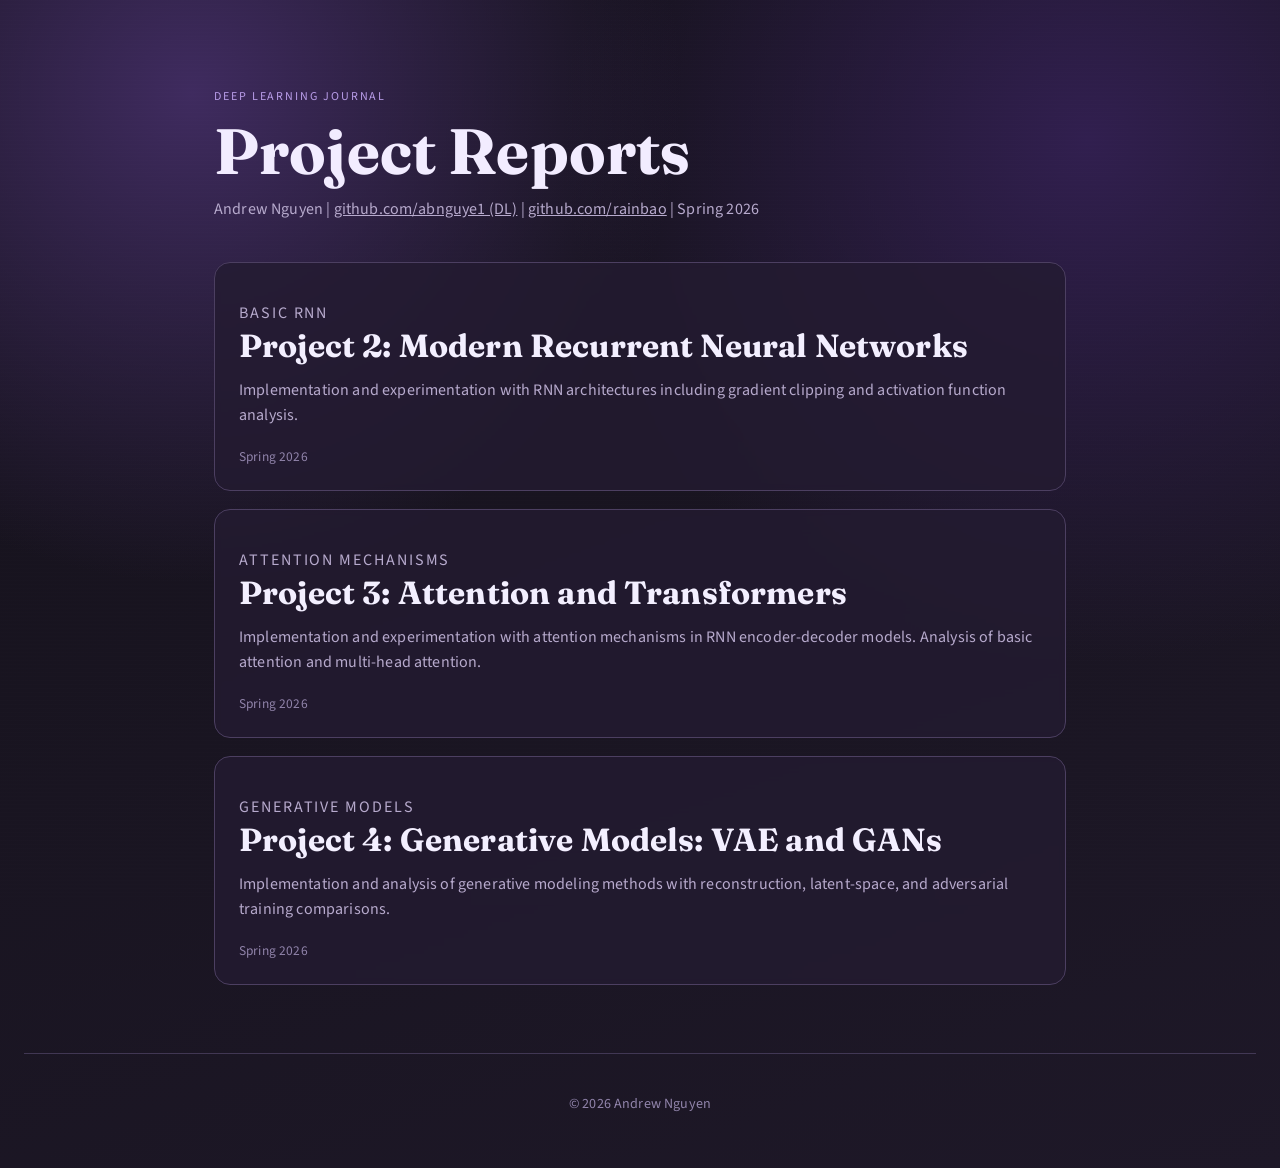
==== commit 9ad3196e: "Add files via upload" ====
--- a/index.html
+++ b/index.html
@@ -3,463 +3,65 @@
 <head>
 <meta charset="UTF-8">
 <meta name="viewport" content="width=device-width, initial-scale=1.0">
-<title>Project 4 | Generative Models</title>
+<title>Deep Learning Project Reports</title>
 <link rel="preconnect" href="https://fonts.googleapis.com">
 <link rel="preconnect" href="https://fonts.gstatic.com" crossorigin>
 <link href="https://fonts.googleapis.com/css2?family=Fraunces:opsz,wght@9..144,500;9..144,700&family=Source+Sans+3:wght@400;500;600&display=swap" rel="stylesheet">
-<link rel="stylesheet" href="project4.css">
+<link rel="stylesheet" href="style.css">
 </head>
+
 <body>
 
 <header class="hero">
-    <p class="eyebrow">Deep Learning Project 4</p>
-    <h1>Generative Models: Autoencoder, VAE, and GAN</h1>
-    <p class="subtitle">Andrew Nguyen | Spring 2026</p>
-    <div class="hero-links">
-        <a href="../index.html">Back to Landing Page</a>
-        <a href="../../project4/instructions.md" target="_blank" rel="noopener noreferrer">Project Instructions</a>
-    </div>
+<p class="eyebrow">Deep Learning Journal</p>
+<h1>Project Reports</h1>
+<p class="subtitle">Andrew Nguyen | <a class = "subtitle" href="https://github.com/abnguye1" target="_blank">github.com/abnguye1 (DL)</a> | <a class = "subtitle" href="https://github.com/rainbao" target="_blank">github.com/rainbao</a> | Spring 2026</p>
 </header>
 
-<main class="container">
-    <section class="card lead-card">
-        <h2>Objective</h2>
-        <p>
-            This project studies three generative-model ideas from class in a single narrative:
-            deterministic reconstruction (Autoencoder), probabilistic latent modeling (VAE),
-            and adversarial synthesis (DCGAN).
-        </p>
-
-        <p>
-            Part 1 explores how latent-space structure affects reconstruction and generation quality,
-            while Part 2 focuses on training dynamics and stability in GANs.
-        </p>
-    </section>
-
-    <section class="section-title">
-        <h2>Part 1: Autoencoder and VAE</h2>
-    </section>
-
-    <section class="card">
-        <h3>Task 1: Implement and analyze a basic autoencoder.</h3>
-        <p>
-            I trained three fully-connected autoencoders with latent dimensions 2, 8, and 32 on MNIST.
-            This section asks two questions: how latent capacity affects reconstruction, and whether
-            plain autoencoder latent spaces are valid for random generation.
-        </p>
-
-        <h4>Model Architecture</h4>
-        <p>
-            The autoencoder uses a deterministic encoder-decoder pipeline.
-            The encoder compresses a <code>28 x 28</code> image to a latent code <code>z</code>, and the decoder maps
-            <code>z</code> back to pixel space. Training minimizes MSE reconstruction loss, so optimization focuses
-            on preserving input detail rather than shaping latent-space probability geometry.
-        </p>
-
-        <h4>Sample Inputs</h4>
-        <figure>
-            <img src="images/p1_mnist_samples.png" alt="Sample MNIST digits used in Part 1 experiments">
-            <figcaption>Figure 1. Sample MNIST inputs used for reconstruction and generation analysis.</figcaption>
-        </figure>
+<main class="blog-container">
 
 
-        <h4>Results Figures</h4>
-        <div class="figure-grid">
-            <figure>
-                <img src="images/p1_ae_loss.png" alt="Autoencoder train and validation loss curves for latent dimensions 2, 8, and 32">
-                <figcaption>Figure 2. Autoencoder training and validation MSE across latent dimensions.</figcaption>
-            </figure>
-        </div>
-
-        <h4>Reconstruction Quality Across Latent Dimensions</h4>
-        <figure>
-            <img src="images/p1_ae_recon.png" alt="Autoencoder reconstructions comparing original digits and latent dimensions 2, 8, and 32">
-            <figcaption>Figure 3. Reconstruction quality comparison: originals vs AE (LD=2, 8, 32).</figcaption>
-        </figure>
-
-        <h4>Observations</h4>
-        <table>
-            <thead>
-                <tr>
-                    <th>Latent Dim</th>
-                    <th>Final Test MSE</th>
-                    <th>Observation</th>
-                </tr>
-            </thead>
-            <tbody>
-                <tr><td>2</td><td>0.03614</td><td>Blurry reconstructions and lost stroke detail due to severe compression.</td></tr>
-                <tr><td>8</td><td>0.01436</td><td>Digit structure is mostly preserved, with moderate smoothing.</td></tr>
-                <tr><td>32</td><td>0.00496</td><td>Best reconstruction fidelity and sharpest digit boundaries.</td></tr>
-            </tbody>
-        </table>
-
-        <h4>Discussion: How Latent Dimensionality Affects Reconstruction</h4>
-        <p>
-            The figures demonstrate a clear relationship: larger latent dimensions dramatically improve reconstruction quality.
-        </p>
-        <p>
-            <strong>LD=2:</strong> With only 2 numbers to encode 784 pixel values, compression is severe. Reconstructions are quite blurry and digit shapes are not accurately recovered. This extreme compression causes significant information loss, evident in the final MSE of 0.03614.
-        </p>
-        <p>
-            <strong>LD=8:</strong> Eight latent dimensions provide enough capacity to capture the primary visual structure of most digits. Reconstructions are recognizable and reasonably sharp. The model can distinguish similar-looking digits (4 vs 9, 3 vs 8) better than LD=2. Test MSE drops to 0.01436, showing substantial improvement with just a 4x increase in dimensions.
-        </p>
-        <p>
-            <strong>LD=32:</strong> With 32 dimensions, the autoencoder approaches near-perfect reconstruction. Shape and details are preserved. Test MSE is 0.00496—more than 7x lower than LD=2. This demonstrates a clear relationship between reconstruction quality and latent dimensionality.
-        </p>
-
-        <h4>Random Sampling from Learned Latent Space</h4>
-        <figure>
-            <img src="images/p1_ae_sampling.png" alt="Random generations from autoencoder latent spaces with dimensions 8 and 32">
-            <figcaption>Figure 4. AE random sampling from z ~ N(0, I) for LD=8 and LD=32.</figcaption>
-        </figure>
-
-        <h4>Discussion: Sampling Quality and Latent Space Structure</h4>
-        <p>
-            Reconstruction and generation tell different stories. Both LD=8 and LD=32 produce largely incoherent outputs when random vectors are decoded.
-        </p>
-        <p>
-            During training, the encoder learns to map inputs to points in the latent space. All 0s might cluster near one location, all 1s near another. These clusters are separated by empty spaces, which don't carry any meaning. When we sample random z from N(0, I), it's likely that we'll have to sample from this empty space. The decoder has been trained to reconstruct digits, so with randomly sampled points in empty space, the decoder is likely to output nonsense.
-        </p>
-        <p>
-            Interestingly, LD=32 actually performs worse than LD=8 for random generation. With 32 dimensions, the latent space becomes significantly larger. Since this space is larger, the clusters of points corresponding to the actual digits become less likely to sample from. With more "empty space" being sampled from, we find ourselves much more likely to generate nonsense. So while LD=32 excels at reconstruction through capacity, it performs worse for generation.
-        </p>
-    </section>
-
-    <section class="card">
-        <h3>Task 2:  Implement and analyze VAE.</h3>
-        <p>
-            I implemented a VAE with reparameterization and ELBO loss (BCE + KL divergence),
-            trained with latent_dim = 2 which makes the latent-space more visualizable. This section explores how the VAE's structured latent space enables reliable sampling, even with a low-dimensional bottleneck, and how the ELBO loss balances reconstruction and regularization.
-        </p>
-
-        <h4>Model Architecture and Learning Objective</h4>
-        <p>
-            Unlike AE, the VAE encoder predicts <code>mu(x)</code> and <code>log sigma^2(x)</code> for a Gaussian posterior.
-            Latent samples are generated as <code>z = mu + sigma * epsilon</code>, where <code>epsilon ~ N(0, I)</code>.
-            Training uses a two-part loss: one term measures reconstruction accuracy, the other measures how well the encoder's distribution
-            aligns with a standard Gaussian. This dual objective forces the model to learn both meaningful reconstructions and
-            a latent space that follows a predictable structure.
-        </p>
-
-        <h4>VAE Training Checkpoints (ELBO)</h4>
-        <table>
-            <thead>
-                <tr>
-                    <th>Epoch</th>
-                    <th>Train Loss</th>
-                    <th>Test Loss</th>
-                </tr>
-            </thead>
-            <tbody>
-                <tr><td>5</td><td>149.0</td><td>147.5</td></tr>
-                <tr><td>10</td><td>143.6</td><td>143.2</td></tr>
-                <tr><td>15</td><td>140.9</td><td>140.8</td></tr>
-                <tr><td>20</td><td>139.2</td><td>139.8</td></tr>
-                <tr><td>25</td><td>138.2</td><td>138.8</td></tr>
-                <tr><td>30</td><td>137.3</td><td>138.0</td></tr>
-            </tbody>
-        </table>
-
-        <h4>Training Progress</h4>
-        <figure>
-            <img src="images/p1_vae_loss.png" alt="VAE ELBO training and test loss curves over 30 epochs">
-            <figcaption>Figure 5. VAE ELBO loss progression.</figcaption>
-        </figure>
+<a class="post-card" href="project2/" style="--delay: 0.3s;">
+<p class="tag">Basic RNN</p>
+<h2>Project 2: Modern Recurrent Neural Networks</h2>
+<p>
+Implementation and experimentation with RNN architectures
+including gradient clipping and activation function analysis.
+</p>
+<div class="card-footer">
+<span class="date">Spring 2026</span>
+</div>
+</a>
 
 
-        <h4>Random Sampling Quality</h4>
-        <figure>
-            <img src="images/p1_sample_compare.png" alt="Random sample comparison between AE latent dimensions 8 and 32 and VAE latent dimension 2">
-            <figcaption>Figure 7. Random generation comparison: AE (LD=8/32) vs VAE (LD=2).</figcaption>
-        </figure>
 
-        <h4>Discussion: Sampling in VAE vs AE</h4>
-        <p>
-            <strong>AE (LD=8 and LD=32):</strong> Random samples from N(0, I) produce incoherent blobs with no recognizable digit structure. LD=32 actually performs worse than LD=8 because the exponentially larger volume of latent space means random vectors are even less likely to land in regions the decoder has seen during training.
-        </p>
-        <p>
-            <strong>VAE (LD=2):</strong> Despite using only 2 latent dimensions, the VAE's random samples produce clearly recognizable digits. The VAE's regularization spreads learned data across the entire unit Gaussian, so any random sample decodes into something meaningful.
-        </p>
-        <p>
-            VAE success comes from the structure of the latent space. The VAE creates a smooth, continuous structure, while the AE creates a sparse, discontinuous latent space. Similar inputs are close together with "filled" spaces, preventing issues that cause nonsensical outputs.
-        </p>
+<a class="post-card" href="project3/" style="--delay: 0.3s;">
+<p class="tag">Attention Mechanisms</p>
+<h2>Project 3: Attention and Transformers</h2>
+<p>
+Implementation and experimentation with attention mechanisms in RNN encoder-decoder models. Analysis of basic attention and multi-head attention. 
+</p>
+<div class="card-footer">
+<span class="date">Spring 2026</span>
+</div>
+</a>
 
-        <h4>Latent Space Organization</h4>
-        <figure>
-            <img src="images/p1_latent_scatter.png" alt="Two-dimensional VAE latent scatter plot with digit classes">
-            <figcaption>Figure 8. VAE latent means on the test set (2D embedding).</figcaption>
-        </figure>
+<a class="post-card" href="project4/" style="--delay: 0.3s;">
+<p class="tag">Generative Models</p>
+<h2>Project 4: Generative Models: VAE and GANs</h2>
+<p>
+Implementation and analysis of generative modeling methods with reconstruction, latent-space, and adversarial training comparisons.
+</p>
+<div class="card-footer">
+<span class="date">Spring 2026</span>
+</div>
+</a>
 
-        <h4>Discussion: Learned Digit Clustering</h4>
-        <p>
-            Digits cluster into distinct regions in 2D latent space. Visually similar digits (4 and 9, 3 and 8) are positioned close together, while more distinct digits (1 and 0) are far apart. This organized structure emerges without explicit labeling and enables the smooth generation behavior we see in VAE sampling.
-        </p>
-
-        <h4>Latent Grid Visualizations</h4>
-        <div class="figure-grid two-col">
-            <figure>
-                <img src="images/p1_latent_grid_small.png" alt="VAE latent grid decoded over range minus 1 to 1">
-                <figcaption>Figure 9. Decoded VAE latent grid for z in [-1, 1] (high-density region).</figcaption>
-            </figure>
-            <figure>
-                <img src="images/p1_latent_grid_large.png" alt="VAE latent grid decoded over range minus 5 to 5">
-                <figcaption>Figure 10. Decoded VAE latent grid for z in [-5, 5] (includes low-density boundary).</figcaption>
-            </figure>
-        </div>
-
-        <h4>Discussion: VAE Latent Space Visualizations</h4>
-        <p>
-            Comparing the two ranges reveals how the VAE's learned structure varies across the latent space.
-        </p>
-        <p>
-            <strong>Range [-1, 1]:</strong> Nearly every decoded point produces a recognizable digit. Neighboring grid positions yield smoothly morphing shapes (a "3" gradually becomes an "8" as you move horizontally). This smooth behavior is the goal of the VAE's structured latent space.
-        </p>
-        <p>
-            <strong>Range [-5, 5]:</strong> Moving beyond ±2, images become blurry and ambiguous. At the extremes (±5), outputs are nearly blank or unrecognizable. This degradation occurs because the encoder concentrates around z=0 (where the prior has high density), so far-away regions were rarely seen during training.
-        </p>
-        <p>
-            The key difference is that the [-1, 1] range is densely populated by the encoder, while [-5, 5] includes sparsely visited territory. The VAE works well where it has learned, and poorly where it hasn't.
-        </p>
-    </section>
-
-    <section class="section-title">
-        <h2>Part 2: Deep Convolutional GAN</h2>
-    </section>
-
-    <section class="card">
-        <h3>Task 1: Implement a deep convolutional GAN.</h3>
-        <p>
-            I implemented a DCGAN with transposed convolution generator blocks and convolutional discriminator blocks.
-            Baseline training uses LeakyReLU in the discriminator, Adam optimization, and fixed-noise snapshots every 5 epochs.
-        </p>
-
-        <p>
-            We use the Pokemon sprite dataset, which contains 64x64 RGB images of various Pokemon characters. The goal is to train a GAN that can generate new, visually coherent Pokemon-like sprites. 
-        </p>
-
-        <h4>Sample Pokemon Sprites</h4>
-        <figure>
-            <img src="images/p2_pokemon_samples.png" alt="Sample Pokemon sprite images from the dataset">
-            <figcaption>Figure 8. Sample Pokemon sprites from the training dataset.</figcaption>
-        </figure>
-
-        <h4>Model Architecture</h4>
-        <p>
-            The generator maps latent noise <code>z</code> to <code>64 x 64</code> RGB sprites via
-            upsampling blocks (ConvTranspose2d + BatchNorm + ReLU), ending with <code>Tanh</code> output to match the [-1, 1] image range.
-            The discriminator applies a series of downsampling convolution blocks with BatchNorm and LeakyReLU activation,
-            ultimately outputting a single scalar probability for real vs. fake.
-        </p>
-        <p>
-            The choice of activation functions and normalization layers reflects decisions made during early GAN research to accelerate training.
-            We will explore how sensitive this architecture choice is through ablation.
-        </p>
-
-        <h4>Baseline Quantitative Summary</h4>
-        <table>
-            <thead>
-                <tr>
-                    <th>Setting</th>
-                    <th>D Loss</th>
-                    <th>G Loss</th>
-                    <th>D(real)</th>
-                    <th>D(fake)</th>
-                </tr>
-            </thead>
-            <tbody>
-                <tr><td>Baseline (LeakyReLU, a=0.20)</td><td>0.3891</td><td>4.4282</td><td>0.879</td><td>0.018</td></tr>
-            </tbody>
-        </table>
-
-        <h4>Baseline Dynamics</h4>
-        <div class="figure-grid two-col">
-            <figure>
-                <img src="images/p2_baseline_dynamics.png" alt="Baseline DCGAN loss and discriminator confidence curves">
-                <figcaption>Figure 11. Baseline DCGAN dynamics: loss trajectories and discriminator confidence.</figcaption>
-            </figure>
-        </div>
-        <h4>Discussion</h4>
-        <p>
-            The baseline loss curves are oscillatory but bounded, which is typical for adversarial optimization.
-            Late in training, the large separation between discriminator outputs on real and fake images indicates
-            discriminator-dominant behavior rather than a fully balanced equilibrium.
-        </p>
-        <p>
-            This pattern is common when the discriminator learns faster local texture cues than the generator can match globally.
-            The run is still useful because optimization remains numerically stable and does not diverge,
-            but the confidence gap suggests that additional tuning is needed to reduce one-sided pressure on the generator.
-        </p>
-
-        <h4>Quality Progression Across Epochs</h4>
-        <div class="figure-grid two-col">
-            <figure>
-                <img src="images/p2_baseline_progression.png" alt="Baseline DCGAN fixed-noise snapshots across epochs">
-                <figcaption>Figure 12. Fixed-noise progression across baseline training epochs.</figcaption>
-            </figure>
-        </div>
-        <h4>Discussion</h4>
-        <p>
-            Snapshots taken every 5 epochs show a clear quality progression from coarse blobs to more coherent sprite structure.
-            Because the latent vectors are fixed, this improvement reflects learning progress rather than random sample variation.
-        </p>
-        <p>
-            The most informative transition is from mid to late epochs, where edge definition and color coherence improve together.
-            Early epochs mostly capture palette-level statistics; later epochs begin to model object-like boundaries and local anatomy,
-            which is the desired behavior for sprite synthesis.
-        </p>
-
-        <h4>Final Baseline Samples</h4>
-        <div class="figure-grid two-col">
-            <figure>
-                <img src="images/p2_baseline_grid.png" alt="Final baseline DCGAN generated sample grid">
-                <figcaption>Figure 13. Final baseline generated grid (64 samples).</figcaption>
-            </figure>
-        </div>
-        <h4>Discussion</h4>
-        <p>
-            The final baseline grid contains many recognizable Pokemon-like shapes but still shows uneven sharpness,
-            consistent with a stable yet imperfectly balanced GAN.
-        </p>
-        <p>
-            Diversity is present across pose, color, and silhouette, but quality is not uniformly distributed across all samples.
-            That unevenness is consistent with partial mode preference: the generator covers multiple visual modes,
-            yet some modes are clearly easier for it to render than others.
-        </p>
-    </section>
-
-    <section class="card">
-        <h3>Task 2: GAN Tuning and Evaluation</h3>
-        <p>
-            I compared discriminator activation choices and a small hyperparameter sweep.
-            The goal is to separate runs that only look stable numerically from runs that are both stable and visually diverse.
-        </p>
-
-        <h4>Experiment Design</h4>
-        <p>
-            Two axes were tested: activation behavior in <code>D</code> (LeakyReLU vs ReLU) and optimization sensitivity
-            (high learning rate and different negative slopes). Evaluation combines curve-level diagnostics and visual sample quality,
-            so conclusions are not based on loss values alone.
-        </p>
-
-        <table>
-            <thead>
-                <tr>
-                    <th>Configuration</th>
-                    <th>Final D Loss</th>
-                    <th>Final G Loss</th>
-                    <th>D(real)-D(fake)</th>
-                    <th>Interpretation</th>
-                </tr>
-            </thead>
-            <tbody>
-                <tr>
-                    <td>Baseline (LeakyReLU, a=0.20)</td>
-                    <td>0.3891</td>
-                    <td>4.4282</td>
-                    <td>0.861</td>
-                    <td>Stable baseline, but discriminator-dominant at the end.</td>
-                </tr>
-                <tr>
-                    <td>ReLU in discriminator</td>
-                    <td>0.3426</td>
-                    <td>6.4315</td>
-                    <td>0.892</td>
-                    <td>Harder generator optimization and weaker adversarial balance.</td>
-                </tr>
-                <tr>
-                    <td>High LR (1e-3)</td>
-                    <td>0.3722</td>
-                    <td>4.7185</td>
-                    <td>0.875</td>
-                    <td>Did not explode, but diversity collapsed in quantitative proxies.</td>
-                </tr>
-                <tr>
-                    <td>Leaky slope a=0.05</td>
-                    <td>0.3449</td>
-                    <td>6.4796</td>
-                    <td>0.894</td>
-                    <td>Most unstable generator behavior late in training.</td>
-                </tr>
-                <tr>
-                    <td>Leaky slope a=0.30</td>
-                    <td>0.5749</td>
-                    <td>2.8818</td>
-                    <td>0.706</td>
-                    <td>Best overall run in this experiment set.</td>
-                </tr>
-            </tbody>
-        </table>
-
-        <h4>Activation Ablation</h4>
-        <div class="figure-grid two-col">
-            <figure>
-                <img src="images/p2_relu_ablation.png" alt="LeakyReLU vs ReLU discriminator ablation results">
-                <figcaption>Figure 14. Discriminator activation ablation: LeakyReLU vs ReLU.</figcaption>
-            </figure>
-        </div>
-
-        <h4>Discussion</h4>
-        <p>
-            Replacing LeakyReLU with standard ReLU produced significantly worse outcomes across both metrics and visuals.
-            The ReLU variant ended with higher generator loss (<code>L_G ≈ 6.43</code> vs <code>L_G ≈ 4.43</code>) and a larger discriminator confidence gap.
-            More importantly, the generated samples lost color diversity and showed less detailed sprite structure.
-            LeakyReLU samples remained colorful and coherent, while ReLU samples appeared washed out with reduced visual quality.
-        </p>
-        <p>
-            This demonstrates that activation choice directly impacts training dynamics and that loss curves alone can mask qualitative degradation.
-            The numerical scores looked reasonable, but the generated sprites clearly showed quality loss, highlighting why visual inspection
-            is essential for evaluating GAN training success.
-        </p>
-
-        <h4>Hyperparameter Sweep</h4>
-        <div class="figure-grid two-col">
-            <figure>
-                <img src="images/p2_hparam_grid.png" alt="Hyperparameter tuning comparison with loss curves and generated grids">
-                <figcaption>Figure 15. Hyperparameter tuning summary across baseline, high-LR, and slope variants.</figcaption>
-            </figure>
-        </div>
-
-        <h4>Discussion</h4>
-        <p>
-            High learning rate (<code>10<sup>-3</sup></code>) caused severe mode collapse: samples became nearly monochrome gray blobs with no recognizable sprite structure.
-            Despite bounded loss curves, the generator essentially learned to output average pixel values across all Pokemon, canceling out colors.
-            Low slope (<code>a=0.05</code>) triggered the opposite problem—extreme mode collapse where the same face-like structure repeated across the entire grid with minimal diversity,
-            reflecting the "dying ReLU" problem where the discriminator became too powerful. High slope (<code>a=0.30</code>) performed best with colorful, diverse sprites,
-            the lowest final generator loss (<code>L_G ≈ 2.88</code>), and smoothest loss curves without late-epoch instability.
-        </p>
-        <p>
-            These results clearly demonstrate that learning rate and leaky slope directly determine whether the generator maintains diversity or collapses.
-            Most critically, loss metrics alone cannot detect mode collapse—bounded, smooth loss curves can coincide with catastrophic visual degradation.
-            Comprehensive evaluation requires both quantitative metrics and visual inspection of generated samples.
-        </p>
-
-        <h4>Mode Collapse and Stability Issues</h4>
-        <p>
-            In settings with high learning rates, we observed that losses remained finite and seemed stable,
-            yet visual sample diversity degraded noticeably. A purely numeric view of training would have suggested success,
-            but careful inspection of generated samples revealed a covered pattern: restricted visual modes and repeated structures.
-        </p>
-        <p>
-            This highlights the importance of comprehensive evaluation: loss trajectories, discriminator behavior over time,
-            and most importantly, visual inspection of generated samples across multiple random seeds. A "stable" loss curve may coincide
-            with hidden failures that only appear in the actual outputs.
-        </p>
-    </section>
-
-    <section class="card">
-        <h2>Summary</h2>
-        <p>
-            AE and VAE experiments highlight the reconstruction-vs-sampling trade-off:
-            AE (large latent dim) reconstructs best, while VAE provides the most reliable random generation.
-            DCGAN produces visually coherent Pokemon-like sprites, but training quality is highly sensitive to activation and learning-rate choices.
-            In this run set, the strongest GAN configuration used LeakyReLU with slope <code>a=0.30</code>.
-        </p>
-    </section>
 </main>
 
 <footer class="site-footer">
-    <p>Project 4 report page · Generated from executed notebooks and curated analysis.</p>
+<p>© 2026 Andrew Nguyen</p>
 </footer>
 
 </body>
-</html>
+</html>
--- a/style.css
+++ b/style.css
@@ -0,0 +1,184 @@
+:root {
+    --bg-dark: #14111a;
+    --bg-mid: #1e1828;
+    --panel: #241c31;
+    --panel-hover: #2b2140;
+    --line: #4c3f61;
+    --text-main: #ede7f8;
+    --text-soft: #b7aacd;
+    --text-muted: #9184ab;
+    --accent: #d9cdf3;
+    --accent-strong: #b89ce8;
+}
+
+* {
+    box-sizing: border-box;
+}
+
+body {
+    margin: 0;
+    min-height: 100vh;
+    font-family: "Source Sans 3", "Trebuchet MS", sans-serif;
+    color: var(--text-main);
+    background:
+        radial-gradient(circle at 15% 8%, #3f2b5f 0%, rgba(63, 43, 95, 0) 32%),
+        radial-gradient(circle at 85% 12%, #311f4f 0%, rgba(49, 31, 79, 0) 35%),
+        linear-gradient(160deg, var(--bg-dark) 0%, var(--bg-mid) 100%);
+    letter-spacing: 0.01em;
+}
+
+body::before {
+    content: "";
+    position: fixed;
+    inset: 0;
+    pointer-events: none;
+    background-image: linear-gradient(rgba(255, 255, 255, 0.035) 1px, transparent 1px);
+    background-size: 100% 4px;
+    opacity: 0.25;
+}
+
+.hero {
+    max-width: 900px;
+    margin: 0 auto;
+    padding: 88px 24px 34px;
+    animation: rise-in 0.8s ease-out both;
+}
+
+.eyebrow {
+    margin: 0 0 12px;
+    font-size: 0.75rem;
+    text-transform: uppercase;
+    letter-spacing: 0.16em;
+    color: var(--accent-strong);
+}
+
+.hero h1 {
+    margin: 0;
+    font-family: "Fraunces", Georgia, serif;
+    font-size: clamp(2.1rem, 7vw, 4rem);
+    font-weight: 700;
+    line-height: 1.05;
+    color: #f2ecff;
+}
+
+.subtitle {
+    margin: 14px 0 0;
+    color: var(--text-soft);
+    font-size: 1rem;
+}
+
+.blog-container {
+    max-width: 900px;
+    margin: 0 auto;
+    padding: 8px 24px 64px;
+    display: grid;
+    gap: 18px;
+}
+
+.post-card {
+    display: block;
+    text-decoration: none;
+    color: inherit;
+    border: 1px solid var(--line);
+    border-radius: 16px;
+    background: rgba(36, 28, 49, 0.82);
+    backdrop-filter: blur(3px);
+    padding: 24px;
+    transition: transform 220ms ease, border-color 220ms ease, background 220ms ease;
+    animation: rise-in 0.65s ease-out both;
+    animation-delay: var(--delay, 0s);
+}
+
+.post-card:hover,
+.post-card:focus-visible {
+    transform: translateY(-4px);
+    border-color: var(--accent-strong);
+    background: rgba(43, 33, 64, 0.95);
+}
+
+.tag {
+    margin: 0 0 10px;
+    color: var(--accent-strong);
+    font-size: 0.77rem;
+    text-transform: uppercase;
+    letter-spacing: 0.12em;
+}
+
+.post-card h2 {
+    margin: 0;
+    font-family: "Fraunces", Georgia, serif;
+    font-size: clamp(1.35rem, 3vw, 2rem);
+    line-height: 1.16;
+    color: #f3efff;
+}
+
+.post-card p {
+    margin: 14px 0 0;
+    color: var(--text-soft);
+    line-height: 1.6;
+    font-size: 1rem;
+}
+
+.card-footer {
+    margin-top: 18px;
+    display: flex;
+    justify-content: space-between;
+    align-items: center;
+    gap: 12px;
+}
+
+.date {
+    font-size: 0.84rem;
+    color: var(--text-muted);
+}
+
+.read-more {
+    font-size: 0.84rem;
+    font-weight: 600;
+    color: var(--accent);
+}
+
+.site-footer {
+    border-top: 1px solid rgba(136, 117, 171, 0.35);
+    margin: 4px 24px 0;
+    padding: 26px 0 40px;
+    text-align: center;
+    color: var(--text-muted);
+    font-size: 0.88rem;
+}
+
+@keyframes rise-in {
+    from {
+        opacity: 0;
+        transform: translateY(20px);
+    }
+    to {
+        opacity: 1;
+        transform: translateY(0);
+    }
+}
+
+@media (max-width: 700px) {
+    .hero {
+        padding: 64px 18px 26px;
+    }
+
+    .blog-container {
+        padding: 6px 18px 46px;
+    }
+
+    .post-card {
+        padding: 20px;
+    }
+
+    .card-footer {
+        flex-direction: column;
+        align-items: flex-start;
+    }
+
+    .site-footer {
+        margin: 0 18px;
+        padding-bottom: 28px;
+    }
+}
+
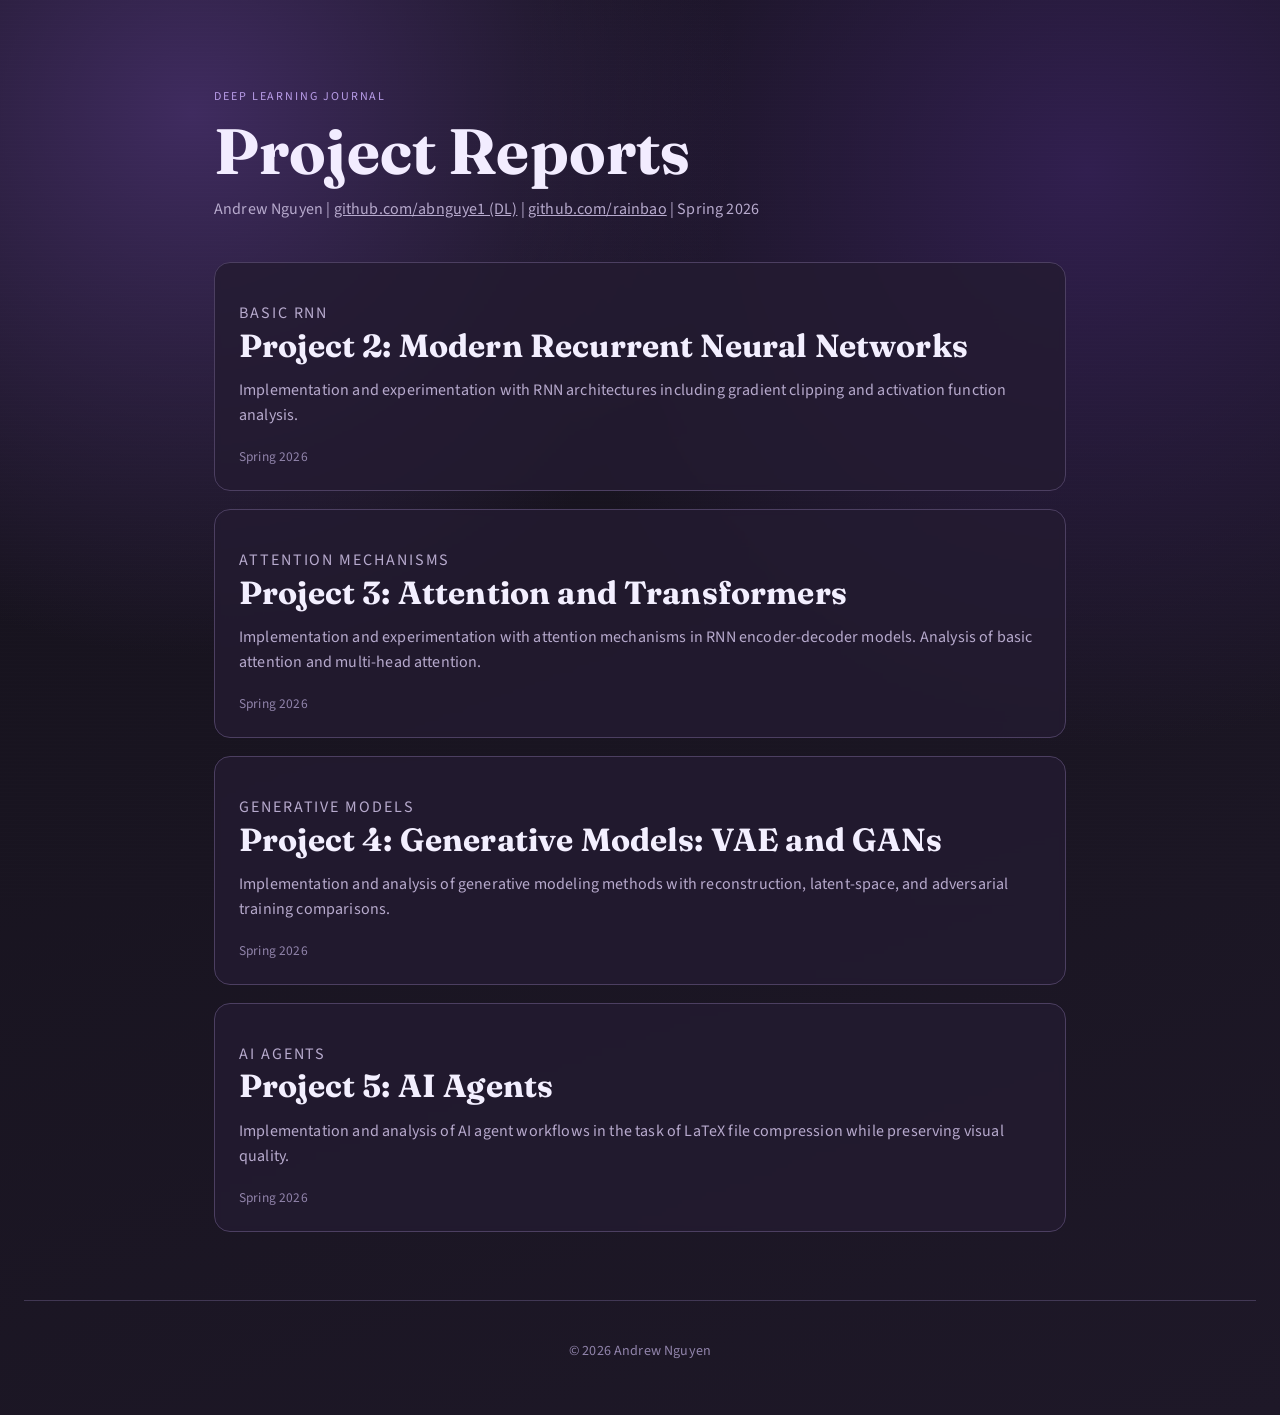
==== commit b0674d7c: "Update index.html" ====
--- a/index.html
+++ b/index.html
@@ -57,6 +57,19 @@
 </div>
 </a>
 
+
+
+<a class="post-card" href="project5/" style="--delay: 0.3s;">
+<p class="tag">AI Agents</p>
+<h2>Project 5: AI Agents</h2>
+<p>
+Implementation and analysis of AI agent workflows in the task of LaTeX file compression while preserving visual quality.
+</p>
+<div class="card-footer">
+<span class="date">Spring 2026</span>
+</div>
+</a>
+
 </main>
 
 <footer class="site-footer">
@@ -64,4 +77,4 @@
 </footer>
 
 </body>
-</html>+</html>
